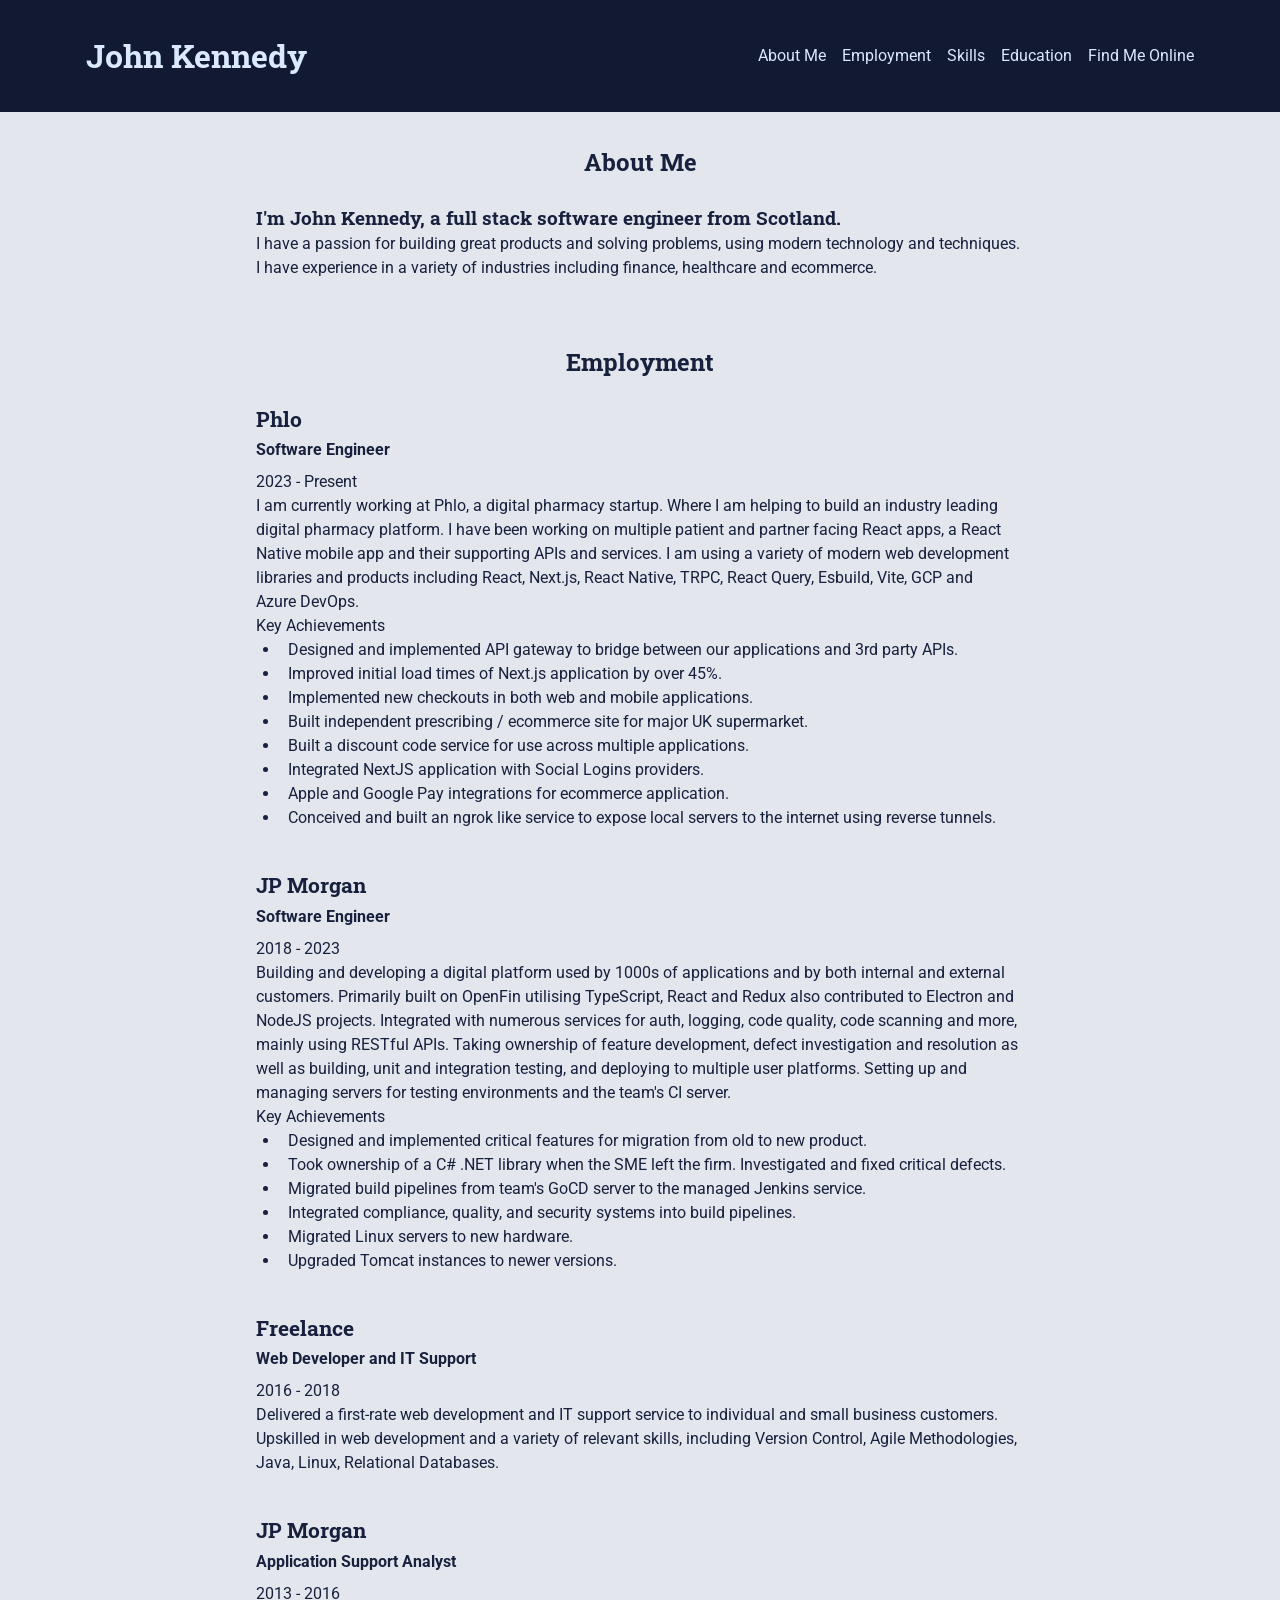
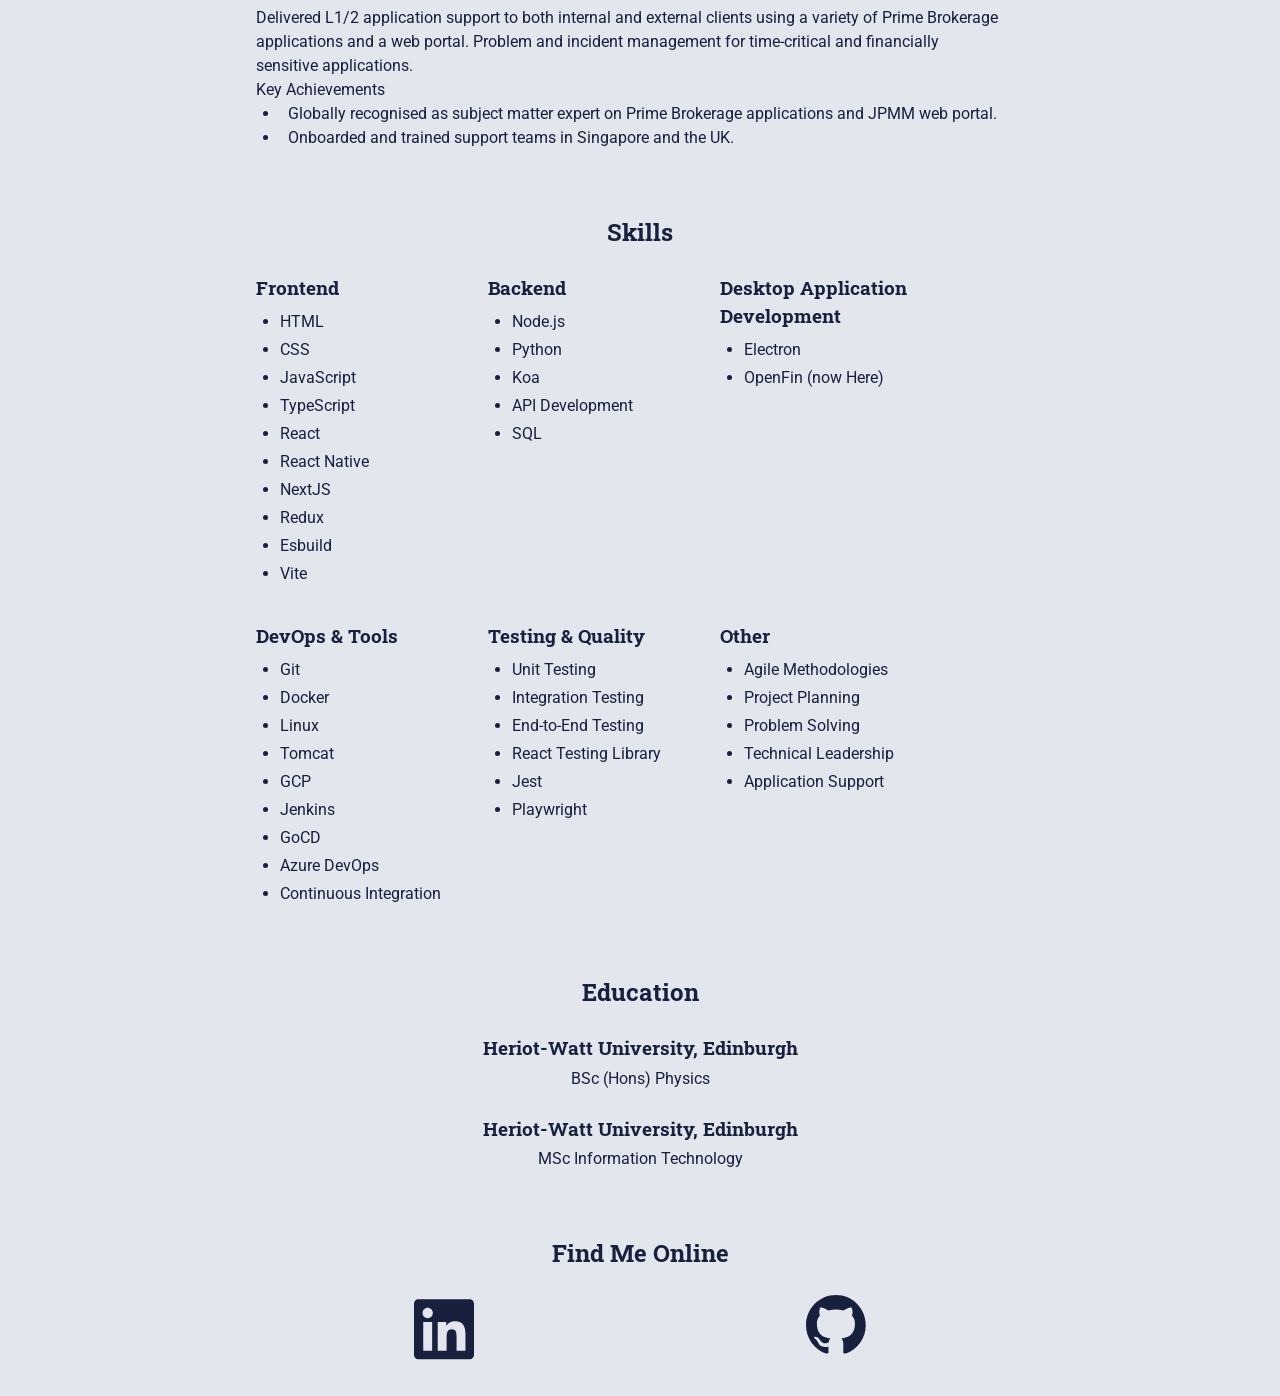
==== index.html @ 845562a2 "added JSONLD person" ====
<!doctype html>
<html lang="en-GB">
<head>
  <meta charset="UTF-8" />
  <meta name="viewport" content="width=device-width, initial-scale=1.0" />
  <link rel="stylesheet" href="styles.css?v=4" />
  <link rel="icon" href="images/favicon.svg" type="image/svg+xml" />
  <link rel="apple-touch-icon" href="images/apple-touch-icon.png" />
  <link rel="canonical" href="https://johnkennedy9147.github.io/" />
  <meta name="theme-color" content="#121a31" media="(prefers-color-scheme: light)" />
  <meta name="theme-color" content="#0a1024" media="(prefers-color-scheme: dark)" />
  <meta name="author" content="John Kennedy" />
  <meta name="description"
    content="Full stack software engineer from Scotland. Currently building a digital pharmacy platform at Phlo; previously JP Morgan." />
  <meta name="keywords" content="John Kennedy, CV, Resume, Portfolio, Software Engineer, Product, Startups" />
  <meta name="google-site-verification" content="3OBCIoq6jhZ6OSfAVMe-le3zOzJV96k7BXMp7_Vd8J0" />
  <title>John Kennedy - Full Stack Software Engineer</title>

  <meta property="og:type" content="profile" />
  <meta property="og:title" content="John Kennedy - Full Stack Software Engineer" />
  <meta property="og:description"
    content="Full stack software engineer from Scotland. Currently building a digital pharmacy platform at Phlo; previously JP Morgan." />
  <meta property="og:url" content="https://johnkennedy9147.github.io/" />
  <meta property="og:site_name" content="John Kennedy" />
  <meta property="og:locale" content="en_GB" />
  <meta property="og:image" content="https://johnkennedy9147.github.io/images/og-d4-dark.png" />
  <meta property="og:image:alt" content="John Kennedy — Full-stack software engineer. Glasgow · Scotland." />
  <meta property="og:image:width" content="1200" />
  <meta property="og:image:height" content="630" />
  <meta property="og:image:type" content="image/png" />
  <meta property="profile:first_name" content="John" />
  <meta property="profile:last_name" content="Kennedy" />

  <meta name="twitter:card" content="summary_large_image" />

  <script type="application/ld+json">
  {
    "@context": "https://schema.org",
    "@type": "Person",
    "@id": "https://johnkennedy9147.github.io/#person",
    "mainEntityOfPage": "https://johnkennedy9147.github.io/",
    "name": "John Kennedy",
    "givenName": "John",
    "familyName": "Kennedy",
    "jobTitle": "Full Stack Software Engineer",
    "description": "Full stack software engineer from Scotland. Currently building a digital pharmacy platform at Phlo; previously JP Morgan.",
    "url": "https://johnkennedy9147.github.io/",
    "address": {
      "@type": "PostalAddress",
      "addressLocality": "Glasgow",
      "addressRegion": "Scotland",
      "addressCountry": "GB"
    },
    "alumniOf": {
      "@type": "CollegeOrUniversity",
      "name": "Heriot-Watt University",
      "url": "https://www.hw.ac.uk/"
    },
    "knowsAbout": [
      "Full-Stack Web Development",
      "React",
      "TypeScript",
      "Node.js",
      "React Native",
      "AI-Assisted Development"
    ],
    "sameAs": [
      "https://uk.linkedin.com/in/johnkennedy9147",
      "https://github.com/johnkennedy9147",
      "https://johnkennedy.tech"
    ]
  }
  </script>

  <link rel="preconnect" href="https://fonts.googleapis.com" />
  <link rel="preconnect" href="https://fonts.gstatic.com" crossorigin />
  <link href="https://fonts.googleapis.com/css2?family=Roboto+Slab:wght@400;700&family=Roboto:wght@400;700&display=swap"
    rel="stylesheet" />
</head>
<body>
  <a class="skiplink" href="#main">Skip to John's CV.</a>
  <header id="home">
    <nav>
      <h1><a href="#home">John Kennedy</a></h1>
      <ul>
        <li><a href="#about">About Me</a></li>
        <li><a href="#employment">Employment</a></li>
        <!-- <li><a href="#projects">Projects</a></li> -->
        <li><a href="#skills">Skills</a></li>
        <li><a href="#education">Education</a></li>
        <li><a href="#findMe">Find Me Online</a></li>
      </ul>
    </nav>
  </header>
  <main id="main">
    <article id="about">
      <hgroup>
        <h2>About Me</h2>
        <p>I'm John Kennedy, a full stack software engineer from Scotland.</p>
      </hgroup>
      <p>
        I have a passion for building great products and solving problems,
        using modern technology and techniques. I have experience in a variety
        of industries including finance, healthcare and ecommerce.
      </p>
    </article>
    <article id="employment">
      <h2>Employment</h2>
      <ul id="employment-list">
        <li>
          <h3>Phlo</h3>
          <h4>Software Engineer</h4>
          <p>2023 - Present</p>
          <p>
            I am currently working at Phlo, a digital pharmacy startup. Where
            I am helping to build an industry leading digital pharmacy
            platform. I have been working on multiple patient and partner
            facing React apps, a React Native mobile app and their supporting
            APIs and services. I am using a variety of modern web development
            libraries and products including React, Next.js, React Native,
            TRPC, React Query, Esbuild, Vite, GCP and Azure DevOps.
          </p>
          <p class="achievements">Key Achievements</p>
          <ul>
            <li>
              Designed and implemented API gateway to bridge between our
              applications and 3rd party APIs.
            </li>
            <li>
              Improved initial load times of Next.js application by over 45%.
            </li>
            <li>
              Implemented new checkouts in both web and mobile applications.
            </li>
            <li>
              Built independent prescribing / ecommerce site for major UK
              supermarket.
            </li>
            <li>
              Built a discount code service for use across multiple
              applications.
            </li>
            <li>
              Integrated NextJS application with Social Logins providers.
            </li>
            <li>
              Apple and Google Pay integrations for ecommerce application.
            </li>
            <li>
              Conceived and built an ngrok like service to expose local
              servers to the internet using reverse tunnels.
            </li>
          </ul>
        </li>
        <li>
          <h3>JP Morgan</h3>
          <h4>Software Engineer</h4>
          <p>2018 - 2023</p>
          <p>
            Building and developing a digital platform used by 1000s of
            applications and by both internal and external customers.
            Primarily built on OpenFin utilising TypeScript, React and Redux
            also contributed to Electron and NodeJS projects. Integrated with
            numerous services for auth, logging, code quality, code scanning
            and more, mainly using RESTful APIs. Taking ownership of feature
            development, defect investigation and resolution as well as
            building, unit and integration testing, and deploying to multiple
            user platforms. Setting up and managing servers for testing
            environments and the team's CI server.
          </p>
          <p class="achievements">Key Achievements</p>
          <ul>
            <li>
              Designed and implemented critical features for migration from
              old to new product.
            </li>
            <li>
              Took ownership of a C# .NET library when the SME left the firm.
              Investigated and fixed critical defects.
            </li>
            <li>
              Migrated build pipelines from team's GoCD server to the managed
              Jenkins service.
            </li>
            <li>
              Integrated compliance, quality, and security systems into build
              pipelines.
            </li>
            <li>Migrated Linux servers to new hardware.</li>
            <li>Upgraded Tomcat instances to newer versions.</li>
          </ul>
        </li>
        <li>
          <h3>Freelance</h3>
          <h4>Web Developer and IT Support</h4>
          <p>2016 - 2018</p>
          <p>
            Delivered a first-rate web development and IT support service to
            individual and small business customers. Upskilled in web
            development and a variety of relevant skills, including Version
            Control, Agile Methodologies, Java, Linux, Relational Databases.
          </p>
        </li>
        <li>
          <h3>JP Morgan</h3>
          <h4>Application Support Analyst</h4>
          <p>2013 - 2016</p>
          <p>
            Delivered L1/2 application support to both internal and external
            clients using a variety of Prime Brokerage applications and a web
            portal. Problem and incident management for time-critical and
            financially sensitive applications.
          </p>
          <p class="achievements">Key Achievements</p>
          <ul>
            <li>
              Globally recognised as subject matter expert on Prime Brokerage
              applications and JPMM web portal.
            </li>
            <li>
              Onboarded and trained support teams in Singapore and the UK.
            </li>
          </ul>
        </li>
      </ul>
    </article>
    <!-- <article id="projects">
        <h2>Projects</h2>
        <p></p>
      </article> -->
    <article id="skills">
      <h2>Skills</h2>
      <div class="skills-grid">
        <div class="skill-category">
          <h3>Frontend</h3>
          <ul>
            <li>HTML</li>
            <li>CSS</li>
            <li>JavaScript</li>
            <li>TypeScript</li>
            <li>React</li>
            <li>React Native</li>
            <li>NextJS</li>
            <li>Redux</li>
            <li>Esbuild</li>
            <li>Vite</li>
          </ul>
        </div>
        <div class="skill-category">
          <h3>Backend</h3>
          <ul>
            <li>Node.js</li>
            <li>Python</li>
            <li>Koa</li>
            <li>API Development</li>
            <li>SQL</li>
          </ul>
        </div>
        <div class="skill-category">
          <h3>Desktop Application Development</h3>
          <ul>
            <li>Electron</li>
            <li>OpenFin (now Here)</li>
          </ul>
        </div>
        <div class="skill-category">
          <h3>DevOps & Tools</h3>
          <ul>
            <li>Git</li>
            <li>Docker</li>
            <li>Linux</li>
            <li>Tomcat</li>
            <li>GCP</li>
            <li>Jenkins</li>
            <li>GoCD</li>
            <li>Azure DevOps</li>
            <li>Continuous Integration</li>
          </ul>
        </div>
        <div class="skill-category">
          <h3>Testing & Quality</h3>
          <ul>
            <li>Unit Testing</li>
            <li>Integration Testing</li>
            <li>End-to-End Testing</li>
            <li>React Testing Library</li>
            <li>Jest</li>
            <li>Playwright</li>
          </ul>
        </div>
        <div class="skill-category">
          <h3>Other</h3>
          <ul>
            <li>Agile Methodologies</li>
            <li>Project Planning</li>
            <li>Problem Solving</li>
            <li>Technical Leadership</li>
            <li>Application Support</li>
          </ul>
        </div>
      </div>
    </article>
    <article id="education">
      <h2>Education</h2>
      <ul id="education-list">
        <li>
          <h3>Heriot-Watt University, Edinburgh</h3>
          <p>BSc (Hons) Physics</p>
        </li>
        <li>
          <h3>Heriot-Watt University, Edinburgh</h3>
          <p>MSc Information Technology</p>
        </li>
      </ul>
    </article>
    <article id="findMe">
      <h2>Find Me Online</h2>
      <ul>
        <li>
          <a href="https://uk.linkedin.com/in/johnkennedy9147" target="_blank" rel="noopener noreferrer">
            <svg role="img" aria-label="LinkedIn Profile" viewBox="0 0 448 512">
              <use href="images/icons.svg#linkedin" />
            </svg>
          </a>
        </li>
        <li>
          <a href="https://github.com/johnkennedy9147" target="_blank" rel="noopener noreferrer">
            <svg role="img" aria-label="GitHub Profile" viewBox="0 0 98 96">
              <use href="images/icons.svg#github" />
            </svg>
          </a>
        </li>
        <!-- <li>
            <a
              href="https://codepen.io/johnkennedy9147"
              target="_blank"
              rel="noopener noreferrer"
            >
              <svg role="img" aria-label="CodePen Profile" viewBox="0 0 512 512">
                <use href="images/icons.svg#codepen"/>
              </svg>
            </a>
          </li>
          <li>
            <a
              href="https://dev.to/johnkennedy9147"
              target="_blank"
              rel="noopener noreferrer"
            >
              <svg role="img" aria-label="Dev.to Profile" viewBox="0 0 448 512">
                <use href="images/icons.svg#devto"/>
              </svg>
            </a>
          </li> -->
      </ul>
    </article>
  </main>
</body>
</html>
---- styles.css ----
/* Josh W Comeau's CSS reset */
/* https://www.joshwcomeau.com/css/custom-css-reset/ */
*,
*::before,
*::after {
  box-sizing: border-box;
}

* {
  margin: 0;
  padding: 0;
}

@media (prefers-reduced-motion: no-preference) {
  :root {
    interpolate-size: allow-keywords;
  }
}

:root {
  line-height: 1.5;
  -webkit-font-smoothing: antialiased;
  -moz-osx-font-smoothing: grayscale;
}

img,
picture,
video,
canvas,
svg {
  display: block;
  max-width: 100%;
}

input,
button,
textarea,
select {
  font: inherit;
}

p,
h1,
h2,
h3,
h4,
h5,
h6 {
  overflow-wrap: break-word;
}

p {
  text-wrap: pretty;
}

h1,
h2,
h3,
h4,
h5,
h6 {
  text-wrap: balance;
}

/* **************************************************** */
/* Project CSS: */
/* **************************************************** */
:root {
  color-scheme: light dark;
  --color-bg-page: #e3e6ed;
  --color-bg-emphasis: #121a31;
  --color-text-on-page: #17203d;
  --color-text-on-emphasis: #dae9ff;
  --color-text-on-page-hover: #121a31;
  --color-text-on-emphasis-hover: #ffffff;
  --font-heading: 'Roboto Slab', serif;
  --font-body: 'Roboto', sans-serif;
  overscroll-behavior: none;
  scroll-padding-top: 7em;
}

@media (prefers-color-scheme: dark) {
  :root {
    --color-bg-page: #121a31;
    --color-bg-emphasis: #0a1024;
    --color-text-on-page: #dae9ff;
    --color-text-on-page-hover: #ffffff;
  }
}

@media screen and (max-width: 814px) {
  :root {
    scroll-padding-top: 10em;
  }
}
@media screen and (max-width: 550px) {
  :root {
    scroll-padding-top: 12em;
  }
}

body {
  font-family: var(--font-body);
}

h1,
h2,
h3 {
  font-family: var(--font-heading);
  font-weight: bold;
}

h2 {
  text-align: center;
}

.skiplink {
  position: absolute;
  top: 0;
  left: 1rem;
  clip-path: inset(50%);
  width: 1px;
  height: 1px;
  overflow: hidden;
  white-space: nowrap;
  background-color: var(--color-bg-emphasis);
  color: var(--color-text-on-emphasis);
  z-index: 1000;
}

.skiplink:focus,
.skiplink:active {
  clip-path: none;
  width: auto;
  height: auto;
}

header {
  color: var(--color-text-on-emphasis);
  background-color: var(--color-bg-emphasis);
  position: sticky;
  top: 0;
  padding: 1rem 1.5rem;
}

nav {
  width: 90%;
  display: flex;
  flex-direction: row;
  flex-wrap: wrap;
  justify-content: space-between;
  gap: 1rem;
  margin: 1rem auto;
}

nav h1 {
  font-size: xx-large;
}

nav ul {
  all: unset;
  display: flex;
  flex-direction: row;
  align-items: center;
  justify-content: start;
  gap: 1rem;
  list-style: none;
  flex-wrap: wrap;
}

a {
  text-decoration: none;
  color: inherit;
}

nav a:hover,
nav a:focus-visible {
  text-decoration: underline;
  color: var(--color-text-on-emphasis-hover);
}

#findMe a:hover,
#findMe a:focus-visible { 
  color: var(--color-text-on-page-hover);
}

:focus-visible {
  outline: 2px solid currentColor;
  outline-offset: 3px;
  border-radius: 2px;
}

main {
  color: var(--color-text-on-page);
  background-color: var(--color-bg-page);
}

article {
  padding: 2rem 20%;
}

@media screen and (max-width: 814px) {
  article {
    padding: 2rem 10%;
  }
}

article h2 {
  margin-bottom: 1.5rem;
}

hgroup p {
  font-family: var(--font-heading);
  font-size: 1.17em;
  font-weight: bold;
  text-wrap: balance;
}

#employment-list {
  list-style: none;
}

#employment-list > li {
  margin-top: 2.5rem;
}

#employment-list > li:first-child {
  margin-top: 0.5rem;
}

#employment-list h3 {
  font-size: 1.3rem;
  margin-bottom: 0.2rem;
}

#employment-list h4 {
  font-family: var(--font-body);
  font-weight: bold;
  margin-bottom: 0.5rem;
}

.achievements ~ ul li {
  margin-left: 1.5em;
  padding-left: 0.5em;
  list-style: disc;
}

#education-list {
  list-style: none;
}

#education-list > li {
  text-align: center;
}

#education-list > li + li {
  margin-top: 1.5rem;
}

#education-list h3 {
  font-size: 1.2rem;
  margin-bottom: 0.25rem;
}

#findMe ul {
  display: flex;
  flex-direction: row;
  gap: 1rem;
  list-style: none;
}

#findMe ul li {
  flex: 1;
  display: flex;
  justify-content: center;
}

#findMe svg {
  width: 100%;
  height: auto;
  max-width: 60px;
}

.skills-grid {
  display: grid;
  grid-template-columns: repeat(auto-fill, minmax(150px, 200px));
  gap: 2rem;
}

.skill-category h3 {
  margin-bottom: 0.5rem;
}

.skill-category ul {
  list-style: disc;
  margin-left: 1.5rem;
}

.skill-category li {
  margin-bottom: 0.25rem;
}

body.error-page {
  display: flex;
  flex-direction: column;
  min-height: 100dvh;
}

body.error-page main {
  flex: 1;
  display: flex;
  align-items: center;
  justify-content: center;
}

.not-found {
  padding: 2rem;
  text-align: center;
}

.not-found .error-code {
  font-family: var(--font-heading);
  font-size: clamp(5rem, 18vw, 10rem);
  font-weight: bold;
  line-height: 1;
}

.not-found p {
  margin-bottom: 1.5rem;
}

.not-found .home-link {
  font-size: 1.2rem;
  text-decoration: underline;
}

.not-found .home-link:hover,
.not-found .home-link:focus-visible {
  color: var(--color-text-on-page-hover);
}
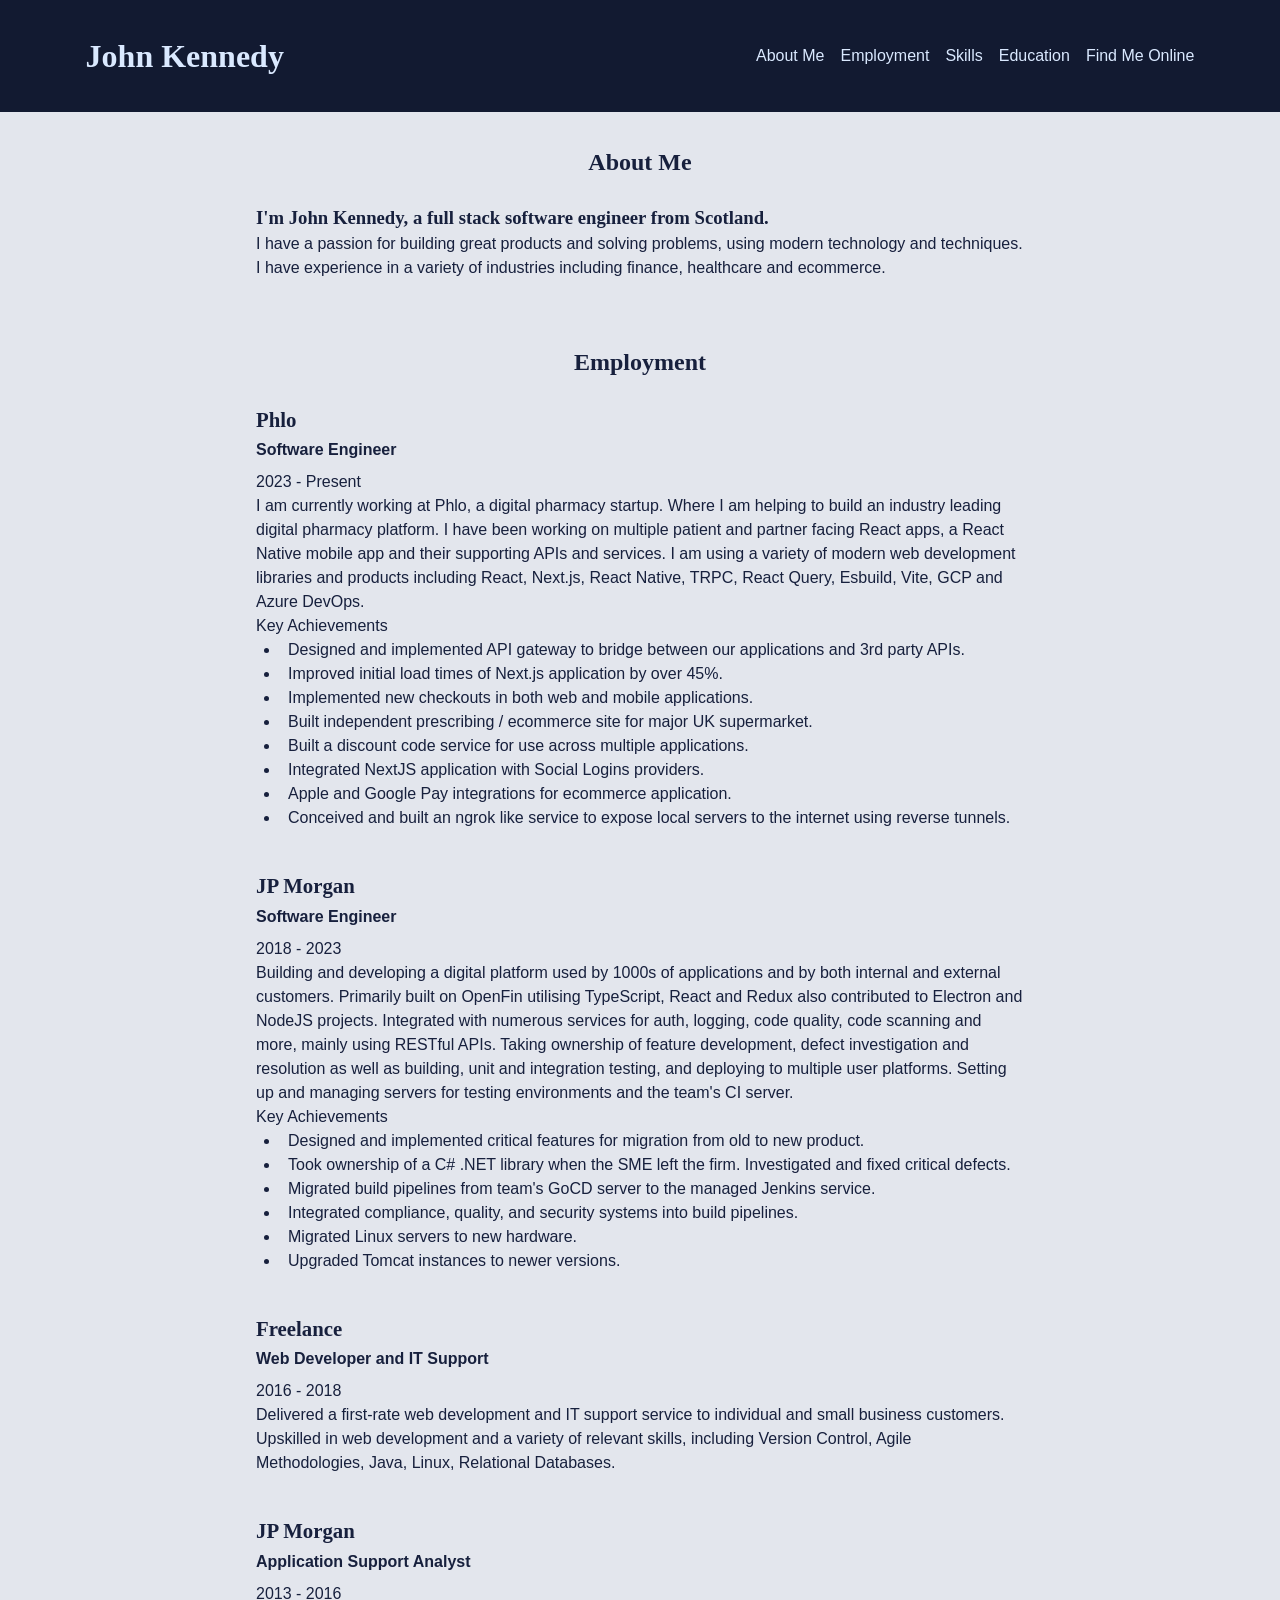
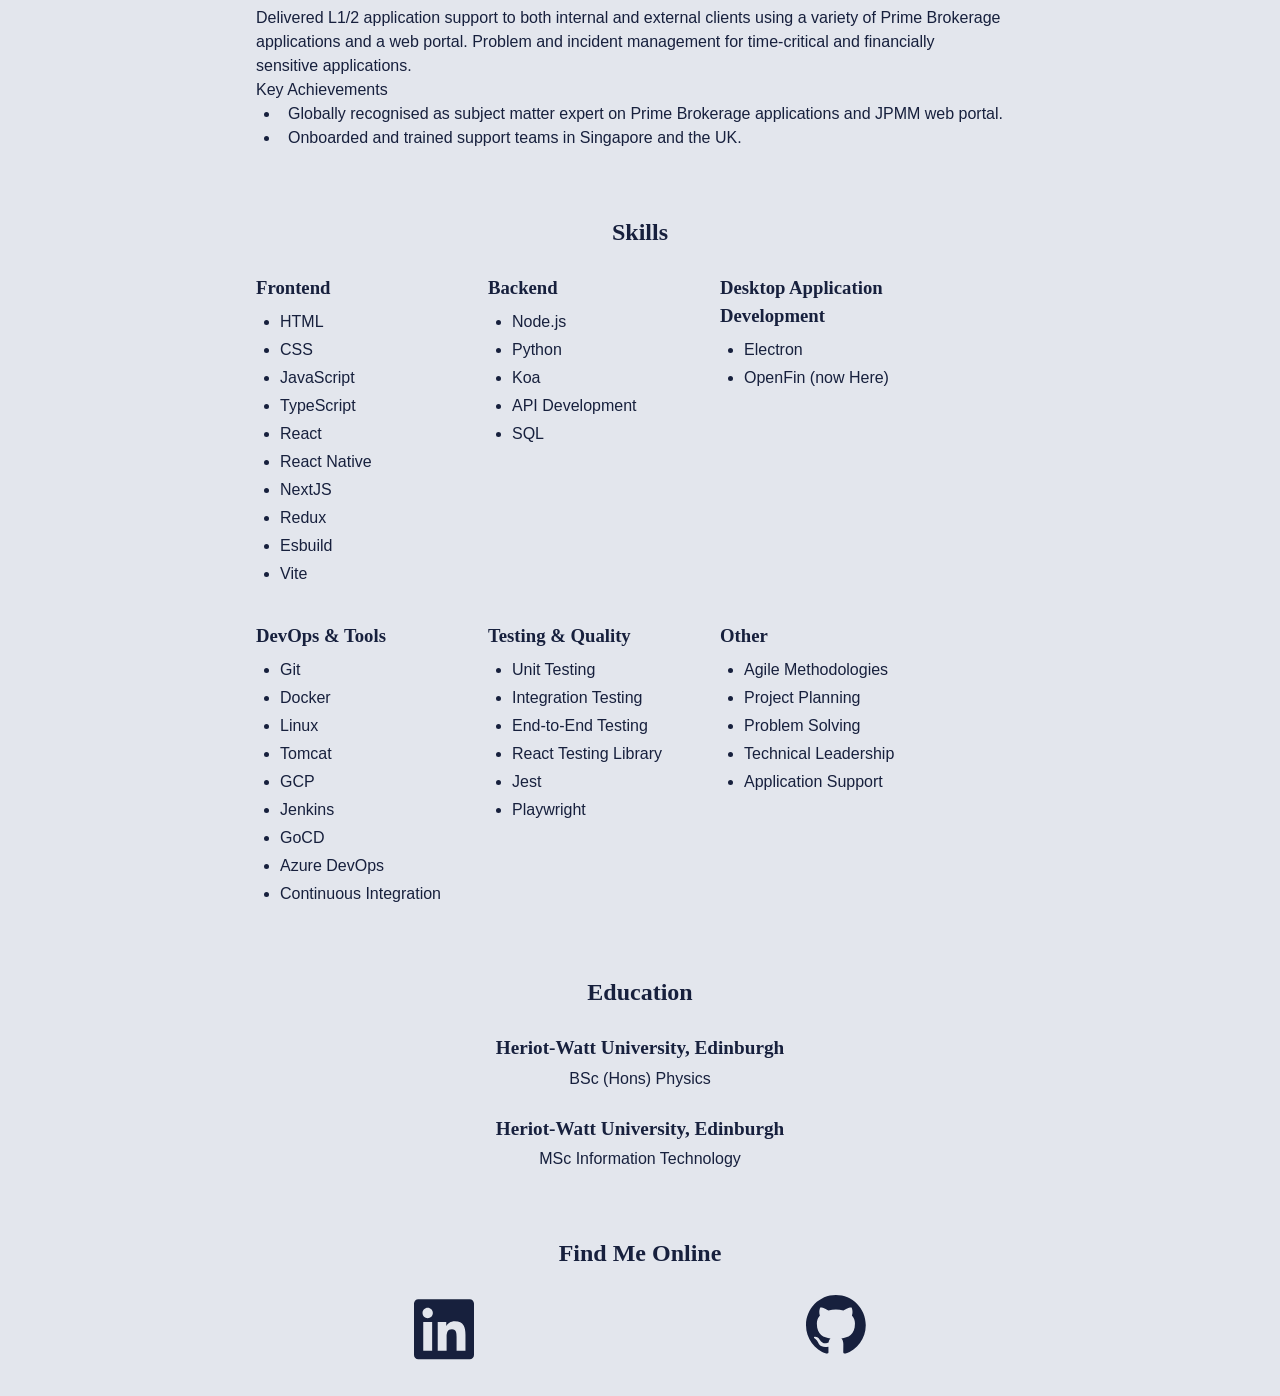
==== commit f6b0e4a3: "self host the google font files" ====
--- a/index.html
+++ b/index.html
@@ -1,336 +1,448 @@
 <!doctype html>
 <html lang="en-GB">
-<head>
-  <meta charset="UTF-8" />
-  <meta name="viewport" content="width=device-width, initial-scale=1.0" />
-  <link rel="stylesheet" href="styles.css?v=4" />
-  <link rel="icon" href="images/favicon.svg" type="image/svg+xml" />
-  <link rel="apple-touch-icon" href="images/apple-touch-icon.png" />
-  <link rel="canonical" href="https://johnkennedy9147.github.io/" />
-  <meta name="theme-color" content="#121a31" media="(prefers-color-scheme: light)" />
-  <meta name="theme-color" content="#0a1024" media="(prefers-color-scheme: dark)" />
-  <meta name="author" content="John Kennedy" />
-  <meta name="description"
-    content="Full stack software engineer from Scotland. Currently building a digital pharmacy platform at Phlo; previously JP Morgan." />
-  <meta name="keywords" content="John Kennedy, CV, Resume, Portfolio, Software Engineer, Product, Startups" />
-  <meta name="google-site-verification" content="3OBCIoq6jhZ6OSfAVMe-le3zOzJV96k7BXMp7_Vd8J0" />
-  <title>John Kennedy - Full Stack Software Engineer</title>
+  <head>
+    <meta charset="UTF-8" />
+    <meta
+      name="viewport"
+      content="width=device-width, initial-scale=1.0"
+    />
+    <link
+      rel="preload"
+      href="fonts/roboto-latin.woff2"
+      as="font"
+      type="font/woff2"
+      crossorigin
+    />
+    <link
+      rel="preload"
+      href="fonts/roboto-slab-latin.woff2"
+      as="font"
+      type="font/woff2"
+      crossorigin
+    />
+    <link
+      rel="stylesheet"
+      href="styles.css?v=6"
+    />
+    <link
+      rel="icon"
+      href="images/favicon.svg"
+      type="image/svg+xml"
+    />
+    <link
+      rel="apple-touch-icon"
+      href="images/apple-touch-icon.png"
+    />
+    <link
+      rel="canonical"
+      href="https://johnkennedy9147.github.io/"
+    />
+    <meta
+      name="theme-color"
+      content="#121a31"
+      media="(prefers-color-scheme: light)"
+    />
+    <meta
+      name="theme-color"
+      content="#0a1024"
+      media="(prefers-color-scheme: dark)"
+    />
+    <meta
+      name="author"
+      content="John Kennedy"
+    />
+    <meta
+      name="description"
+      content="Full stack software engineer from Scotland. Currently building a digital pharmacy platform at Phlo; previously JP Morgan."
+    />
+    <meta
+      name="keywords"
+      content="John Kennedy, CV, Resume, Portfolio, Software Engineer, Product, Startups"
+    />
+    <meta
+      name="google-site-verification"
+      content="sufe30WCOs0ySHlr7cHy7CV1wL4IiWpqUURx-vq92Og"
+    />
+    <title>John Kennedy - Full Stack Software Engineer</title>
 
-  <meta property="og:type" content="profile" />
-  <meta property="og:title" content="John Kennedy - Full Stack Software Engineer" />
-  <meta property="og:description"
-    content="Full stack software engineer from Scotland. Currently building a digital pharmacy platform at Phlo; previously JP Morgan." />
-  <meta property="og:url" content="https://johnkennedy9147.github.io/" />
-  <meta property="og:site_name" content="John Kennedy" />
-  <meta property="og:locale" content="en_GB" />
-  <meta property="og:image" content="https://johnkennedy9147.github.io/images/og-d4-dark.png" />
-  <meta property="og:image:alt" content="John Kennedy — Full-stack software engineer. Glasgow · Scotland." />
-  <meta property="og:image:width" content="1200" />
-  <meta property="og:image:height" content="630" />
-  <meta property="og:image:type" content="image/png" />
-  <meta property="profile:first_name" content="John" />
-  <meta property="profile:last_name" content="Kennedy" />
+    <meta
+      property="og:type"
+      content="profile"
+    />
+    <meta
+      property="og:title"
+      content="John Kennedy - Full Stack Software Engineer"
+    />
+    <meta
+      property="og:description"
+      content="Full stack software engineer from Scotland. Currently building a digital pharmacy platform at Phlo; previously JP Morgan."
+    />
+    <meta
+      property="og:url"
+      content="https://johnkennedy9147.github.io/"
+    />
+    <meta
+      property="og:site_name"
+      content="John Kennedy"
+    />
+    <meta
+      property="og:locale"
+      content="en_GB"
+    />
+    <meta
+      property="og:image"
+      content="https://johnkennedy9147.github.io/images/og-d4-dark.png"
+    />
+    <meta
+      property="og:image:alt"
+      content="John Kennedy - Full-stack software engineer. Glasgow · Scotland."
+    />
+    <meta
+      property="og:image:width"
+      content="1200"
+    />
+    <meta
+      property="og:image:height"
+      content="630"
+    />
+    <meta
+      property="og:image:type"
+      content="image/png"
+    />
+    <meta
+      property="profile:first_name"
+      content="John"
+    />
+    <meta
+      property="profile:last_name"
+      content="Kennedy"
+    />
 
-  <meta name="twitter:card" content="summary_large_image" />
+    <meta
+      name="twitter:card"
+      content="summary_large_image"
+    />
 
-  <script type="application/ld+json">
-  {
-    "@context": "https://schema.org",
-    "@type": "Person",
-    "@id": "https://johnkennedy9147.github.io/#person",
-    "mainEntityOfPage": "https://johnkennedy9147.github.io/",
-    "name": "John Kennedy",
-    "givenName": "John",
-    "familyName": "Kennedy",
-    "jobTitle": "Full Stack Software Engineer",
-    "description": "Full stack software engineer from Scotland. Currently building a digital pharmacy platform at Phlo; previously JP Morgan.",
-    "url": "https://johnkennedy9147.github.io/",
-    "address": {
-      "@type": "PostalAddress",
-      "addressLocality": "Glasgow",
-      "addressRegion": "Scotland",
-      "addressCountry": "GB"
-    },
-    "alumniOf": {
-      "@type": "CollegeOrUniversity",
-      "name": "Heriot-Watt University",
-      "url": "https://www.hw.ac.uk/"
-    },
-    "knowsAbout": [
-      "Full-Stack Web Development",
-      "React",
-      "TypeScript",
-      "Node.js",
-      "React Native",
-      "AI-Assisted Development"
-    ],
-    "sameAs": [
-      "https://uk.linkedin.com/in/johnkennedy9147",
-      "https://github.com/johnkennedy9147",
-      "https://johnkennedy.tech"
-    ]
-  }
-  </script>
+    <script type="application/ld+json">
+      {
+        "@context": "https://schema.org",
+        "@type": "Person",
+        "@id": "https://johnkennedy9147.github.io/#person",
+        "mainEntityOfPage": "https://johnkennedy9147.github.io/",
+        "name": "John Kennedy",
+        "givenName": "John",
+        "familyName": "Kennedy",
+        "jobTitle": "Full Stack Software Engineer",
+        "description": "Full stack software engineer from Scotland. Currently building a digital pharmacy platform at Phlo; previously JP Morgan.",
+        "url": "https://johnkennedy9147.github.io/",
+        "address": {
+          "@type": "PostalAddress",
+          "addressLocality": "Glasgow",
+          "addressRegion": "Scotland",
+          "addressCountry": "GB"
+        },
+        "alumniOf": {
+          "@type": "CollegeOrUniversity",
+          "name": "Heriot-Watt University",
+          "url": "https://www.hw.ac.uk/"
+        },
+        "knowsAbout": [
+          "Full-Stack Web Development",
+          "React",
+          "TypeScript",
+          "Node.js",
+          "React Native",
+          "AI-Assisted Development"
+        ],
+        "sameAs": [
+          "https://uk.linkedin.com/in/johnkennedy9147",
+          "https://github.com/johnkennedy9147",
+          "https://johnkennedy.tech"
+        ]
+      }
+    </script>
 
-  <link rel="preconnect" href="https://fonts.googleapis.com" />
-  <link rel="preconnect" href="https://fonts.gstatic.com" crossorigin />
-  <link href="https://fonts.googleapis.com/css2?family=Roboto+Slab:wght@400;700&family=Roboto:wght@400;700&display=swap"
-    rel="stylesheet" />
-</head>
-<body>
-  <a class="skiplink" href="#main">Skip to John's CV.</a>
-  <header id="home">
-    <nav>
-      <h1><a href="#home">John Kennedy</a></h1>
-      <ul>
-        <li><a href="#about">About Me</a></li>
-        <li><a href="#employment">Employment</a></li>
-        <!-- <li><a href="#projects">Projects</a></li> -->
-        <li><a href="#skills">Skills</a></li>
-        <li><a href="#education">Education</a></li>
-        <li><a href="#findMe">Find Me Online</a></li>
-      </ul>
-    </nav>
-  </header>
-  <main id="main">
-    <article id="about">
-      <hgroup>
-        <h2>About Me</h2>
-        <p>I'm John Kennedy, a full stack software engineer from Scotland.</p>
-      </hgroup>
-      <p>
-        I have a passion for building great products and solving problems,
-        using modern technology and techniques. I have experience in a variety
-        of industries including finance, healthcare and ecommerce.
+  </head>
+  <body>
+    <a
+      class="skiplink"
+      href="#main"
+      >Skip to John's CV.</a
+    >
+    <header id="home">
+      <nav>
+        <h1><a href="#home">John Kennedy</a></h1>
+        <ul>
+          <li><a href="#about">About Me</a></li>
+          <li><a href="#employment">Employment</a></li>
+          <!-- <li><a href="#projects">Projects</a></li> -->
+          <li><a href="#skills">Skills</a></li>
+          <li><a href="#education">Education</a></li>
+          <li><a href="#findMe">Find Me Online</a></li>
+        </ul>
+      </nav>
+      <p
+        class="print-contact"
+        aria-hidden="true"
+      >
+        linkedin.com/in/johnkennedy9147 • github.com/johnkennedy9147
       </p>
-    </article>
-    <article id="employment">
-      <h2>Employment</h2>
-      <ul id="employment-list">
-        <li>
-          <h3>Phlo</h3>
-          <h4>Software Engineer</h4>
-          <p>2023 - Present</p>
-          <p>
-            I am currently working at Phlo, a digital pharmacy startup. Where
-            I am helping to build an industry leading digital pharmacy
-            platform. I have been working on multiple patient and partner
-            facing React apps, a React Native mobile app and their supporting
-            APIs and services. I am using a variety of modern web development
-            libraries and products including React, Next.js, React Native,
-            TRPC, React Query, Esbuild, Vite, GCP and Azure DevOps.
-          </p>
-          <p class="achievements">Key Achievements</p>
-          <ul>
-            <li>
-              Designed and implemented API gateway to bridge between our
-              applications and 3rd party APIs.
-            </li>
-            <li>
-              Improved initial load times of Next.js application by over 45%.
-            </li>
-            <li>
-              Implemented new checkouts in both web and mobile applications.
-            </li>
-            <li>
-              Built independent prescribing / ecommerce site for major UK
-              supermarket.
-            </li>
-            <li>
-              Built a discount code service for use across multiple
-              applications.
-            </li>
-            <li>
-              Integrated NextJS application with Social Logins providers.
-            </li>
-            <li>
-              Apple and Google Pay integrations for ecommerce application.
-            </li>
-            <li>
-              Conceived and built an ngrok like service to expose local
-              servers to the internet using reverse tunnels.
-            </li>
-          </ul>
-        </li>
-        <li>
-          <h3>JP Morgan</h3>
-          <h4>Software Engineer</h4>
-          <p>2018 - 2023</p>
-          <p>
-            Building and developing a digital platform used by 1000s of
-            applications and by both internal and external customers.
-            Primarily built on OpenFin utilising TypeScript, React and Redux
-            also contributed to Electron and NodeJS projects. Integrated with
-            numerous services for auth, logging, code quality, code scanning
-            and more, mainly using RESTful APIs. Taking ownership of feature
-            development, defect investigation and resolution as well as
-            building, unit and integration testing, and deploying to multiple
-            user platforms. Setting up and managing servers for testing
-            environments and the team's CI server.
-          </p>
-          <p class="achievements">Key Achievements</p>
-          <ul>
-            <li>
-              Designed and implemented critical features for migration from
-              old to new product.
-            </li>
-            <li>
-              Took ownership of a C# .NET library when the SME left the firm.
-              Investigated and fixed critical defects.
-            </li>
-            <li>
-              Migrated build pipelines from team's GoCD server to the managed
-              Jenkins service.
-            </li>
-            <li>
-              Integrated compliance, quality, and security systems into build
-              pipelines.
-            </li>
-            <li>Migrated Linux servers to new hardware.</li>
-            <li>Upgraded Tomcat instances to newer versions.</li>
-          </ul>
-        </li>
-        <li>
-          <h3>Freelance</h3>
-          <h4>Web Developer and IT Support</h4>
-          <p>2016 - 2018</p>
-          <p>
-            Delivered a first-rate web development and IT support service to
-            individual and small business customers. Upskilled in web
-            development and a variety of relevant skills, including Version
-            Control, Agile Methodologies, Java, Linux, Relational Databases.
-          </p>
-        </li>
-        <li>
-          <h3>JP Morgan</h3>
-          <h4>Application Support Analyst</h4>
-          <p>2013 - 2016</p>
-          <p>
-            Delivered L1/2 application support to both internal and external
-            clients using a variety of Prime Brokerage applications and a web
-            portal. Problem and incident management for time-critical and
-            financially sensitive applications.
-          </p>
-          <p class="achievements">Key Achievements</p>
-          <ul>
-            <li>
-              Globally recognised as subject matter expert on Prime Brokerage
-              applications and JPMM web portal.
-            </li>
-            <li>
-              Onboarded and trained support teams in Singapore and the UK.
-            </li>
-          </ul>
-        </li>
-      </ul>
-    </article>
-    <!-- <article id="projects">
+    </header>
+    <main id="main">
+      <article id="about">
+        <hgroup>
+          <h2>About Me</h2>
+          <p>I'm John Kennedy, a full stack software engineer from Scotland.</p>
+        </hgroup>
+        <p>
+          I have a passion for building great products and solving problems,
+          using modern technology and techniques. I have experience in a variety
+          of industries including finance, healthcare and ecommerce.
+        </p>
+      </article>
+      <article id="employment">
+        <h2>Employment</h2>
+        <ul id="employment-list">
+          <li>
+            <h3>Phlo</h3>
+            <h4>Software Engineer</h4>
+            <p>2023 - Present</p>
+            <p>
+              I am currently working at Phlo, a digital pharmacy startup. Where
+              I am helping to build an industry leading digital pharmacy
+              platform. I have been working on multiple patient and partner
+              facing React apps, a React Native mobile app and their supporting
+              APIs and services. I am using a variety of modern web development
+              libraries and products including React, Next.js, React Native,
+              TRPC, React Query, Esbuild, Vite, GCP and Azure DevOps.
+            </p>
+            <p class="achievements">Key Achievements</p>
+            <ul>
+              <li>
+                Designed and implemented API gateway to bridge between our
+                applications and 3rd party APIs.
+              </li>
+              <li>
+                Improved initial load times of Next.js application by over 45%.
+              </li>
+              <li>
+                Implemented new checkouts in both web and mobile applications.
+              </li>
+              <li>
+                Built independent prescribing / ecommerce site for major UK
+                supermarket.
+              </li>
+              <li>
+                Built a discount code service for use across multiple
+                applications.
+              </li>
+              <li>
+                Integrated NextJS application with Social Logins providers.
+              </li>
+              <li>
+                Apple and Google Pay integrations for ecommerce application.
+              </li>
+              <li>
+                Conceived and built an ngrok like service to expose local
+                servers to the internet using reverse tunnels.
+              </li>
+            </ul>
+          </li>
+          <li>
+            <h3>JP Morgan</h3>
+            <h4>Software Engineer</h4>
+            <p>2018 - 2023</p>
+            <p>
+              Building and developing a digital platform used by 1000s of
+              applications and by both internal and external customers.
+              Primarily built on OpenFin utilising TypeScript, React and Redux
+              also contributed to Electron and NodeJS projects. Integrated with
+              numerous services for auth, logging, code quality, code scanning
+              and more, mainly using RESTful APIs. Taking ownership of feature
+              development, defect investigation and resolution as well as
+              building, unit and integration testing, and deploying to multiple
+              user platforms. Setting up and managing servers for testing
+              environments and the team's CI server.
+            </p>
+            <p class="achievements">Key Achievements</p>
+            <ul>
+              <li>
+                Designed and implemented critical features for migration from
+                old to new product.
+              </li>
+              <li>
+                Took ownership of a C# .NET library when the SME left the firm.
+                Investigated and fixed critical defects.
+              </li>
+              <li>
+                Migrated build pipelines from team's GoCD server to the managed
+                Jenkins service.
+              </li>
+              <li>
+                Integrated compliance, quality, and security systems into build
+                pipelines.
+              </li>
+              <li>Migrated Linux servers to new hardware.</li>
+              <li>Upgraded Tomcat instances to newer versions.</li>
+            </ul>
+          </li>
+          <li>
+            <h3>Freelance</h3>
+            <h4>Web Developer and IT Support</h4>
+            <p>2016 - 2018</p>
+            <p>
+              Delivered a first-rate web development and IT support service to
+              individual and small business customers. Upskilled in web
+              development and a variety of relevant skills, including Version
+              Control, Agile Methodologies, Java, Linux, Relational Databases.
+            </p>
+          </li>
+          <li>
+            <h3>JP Morgan</h3>
+            <h4>Application Support Analyst</h4>
+            <p>2013 - 2016</p>
+            <p>
+              Delivered L1/2 application support to both internal and external
+              clients using a variety of Prime Brokerage applications and a web
+              portal. Problem and incident management for time-critical and
+              financially sensitive applications.
+            </p>
+            <p class="achievements">Key Achievements</p>
+            <ul>
+              <li>
+                Globally recognised as subject matter expert on Prime Brokerage
+                applications and JPMM web portal.
+              </li>
+              <li>
+                Onboarded and trained support teams in Singapore and the UK.
+              </li>
+            </ul>
+          </li>
+        </ul>
+      </article>
+      <!-- <article id="projects">
         <h2>Projects</h2>
         <p></p>
       </article> -->
-    <article id="skills">
-      <h2>Skills</h2>
-      <div class="skills-grid">
-        <div class="skill-category">
-          <h3>Frontend</h3>
-          <ul>
-            <li>HTML</li>
-            <li>CSS</li>
-            <li>JavaScript</li>
-            <li>TypeScript</li>
-            <li>React</li>
-            <li>React Native</li>
-            <li>NextJS</li>
-            <li>Redux</li>
-            <li>Esbuild</li>
-            <li>Vite</li>
-          </ul>
+      <article id="skills">
+        <h2>Skills</h2>
+        <div class="skills-grid">
+          <div class="skill-category">
+            <h3>Frontend</h3>
+            <ul>
+              <li>HTML</li>
+              <li>CSS</li>
+              <li>JavaScript</li>
+              <li>TypeScript</li>
+              <li>React</li>
+              <li>React Native</li>
+              <li>NextJS</li>
+              <li>Redux</li>
+              <li>Esbuild</li>
+              <li>Vite</li>
+            </ul>
+          </div>
+          <div class="skill-category">
+            <h3>Backend</h3>
+            <ul>
+              <li>Node.js</li>
+              <li>Python</li>
+              <li>Koa</li>
+              <li>API Development</li>
+              <li>SQL</li>
+            </ul>
+          </div>
+          <div class="skill-category">
+            <h3>Desktop Application Development</h3>
+            <ul>
+              <li>Electron</li>
+              <li>OpenFin (now Here)</li>
+            </ul>
+          </div>
+          <div class="skill-category">
+            <h3>DevOps & Tools</h3>
+            <ul>
+              <li>Git</li>
+              <li>Docker</li>
+              <li>Linux</li>
+              <li>Tomcat</li>
+              <li>GCP</li>
+              <li>Jenkins</li>
+              <li>GoCD</li>
+              <li>Azure DevOps</li>
+              <li>Continuous Integration</li>
+            </ul>
+          </div>
+          <div class="skill-category">
+            <h3>Testing & Quality</h3>
+            <ul>
+              <li>Unit Testing</li>
+              <li>Integration Testing</li>
+              <li>End-to-End Testing</li>
+              <li>React Testing Library</li>
+              <li>Jest</li>
+              <li>Playwright</li>
+            </ul>
+          </div>
+          <div class="skill-category">
+            <h3>Other</h3>
+            <ul>
+              <li>Agile Methodologies</li>
+              <li>Project Planning</li>
+              <li>Problem Solving</li>
+              <li>Technical Leadership</li>
+              <li>Application Support</li>
+            </ul>
+          </div>
         </div>
-        <div class="skill-category">
-          <h3>Backend</h3>
-          <ul>
-            <li>Node.js</li>
-            <li>Python</li>
-            <li>Koa</li>
-            <li>API Development</li>
-            <li>SQL</li>
-          </ul>
-        </div>
-        <div class="skill-category">
-          <h3>Desktop Application Development</h3>
-          <ul>
-            <li>Electron</li>
-            <li>OpenFin (now Here)</li>
-          </ul>
-        </div>
-        <div class="skill-category">
-          <h3>DevOps & Tools</h3>
-          <ul>
-            <li>Git</li>
-            <li>Docker</li>
-            <li>Linux</li>
-            <li>Tomcat</li>
-            <li>GCP</li>
-            <li>Jenkins</li>
-            <li>GoCD</li>
-            <li>Azure DevOps</li>
-            <li>Continuous Integration</li>
-          </ul>
-        </div>
-        <div class="skill-category">
-          <h3>Testing & Quality</h3>
-          <ul>
-            <li>Unit Testing</li>
-            <li>Integration Testing</li>
-            <li>End-to-End Testing</li>
-            <li>React Testing Library</li>
-            <li>Jest</li>
-            <li>Playwright</li>
-          </ul>
-        </div>
-        <div class="skill-category">
-          <h3>Other</h3>
-          <ul>
-            <li>Agile Methodologies</li>
-            <li>Project Planning</li>
-            <li>Problem Solving</li>
-            <li>Technical Leadership</li>
-            <li>Application Support</li>
-          </ul>
-        </div>
-      </div>
-    </article>
-    <article id="education">
-      <h2>Education</h2>
-      <ul id="education-list">
-        <li>
-          <h3>Heriot-Watt University, Edinburgh</h3>
-          <p>BSc (Hons) Physics</p>
-        </li>
-        <li>
-          <h3>Heriot-Watt University, Edinburgh</h3>
-          <p>MSc Information Technology</p>
-        </li>
-      </ul>
-    </article>
-    <article id="findMe">
-      <h2>Find Me Online</h2>
-      <ul>
-        <li>
-          <a href="https://uk.linkedin.com/in/johnkennedy9147" target="_blank" rel="noopener noreferrer">
-            <svg role="img" aria-label="LinkedIn Profile" viewBox="0 0 448 512">
-              <use href="images/icons.svg#linkedin" />
-            </svg>
-          </a>
-        </li>
-        <li>
-          <a href="https://github.com/johnkennedy9147" target="_blank" rel="noopener noreferrer">
-            <svg role="img" aria-label="GitHub Profile" viewBox="0 0 98 96">
-              <use href="images/icons.svg#github" />
-            </svg>
-          </a>
-        </li>
-        <!-- <li>
+      </article>
+      <article id="education">
+        <h2>Education</h2>
+        <ul id="education-list">
+          <li>
+            <h3>Heriot-Watt University, Edinburgh</h3>
+            <p>BSc (Hons) Physics</p>
+          </li>
+          <li>
+            <h3>Heriot-Watt University, Edinburgh</h3>
+            <p>MSc Information Technology</p>
+          </li>
+        </ul>
+      </article>
+      <article id="findMe">
+        <h2>Find Me Online</h2>
+        <ul>
+          <li>
+            <a
+              href="https://uk.linkedin.com/in/johnkennedy9147"
+              target="_blank"
+              rel="noopener noreferrer"
+            >
+              <svg
+                role="img"
+                aria-label="LinkedIn Profile"
+                viewBox="0 0 448 512"
+              >
+                <use href="images/icons.svg#linkedin" />
+              </svg>
+            </a>
+          </li>
+          <li>
+            <a
+              href="https://github.com/johnkennedy9147"
+              target="_blank"
+              rel="noopener noreferrer"
+            >
+              <svg
+                role="img"
+                aria-label="GitHub Profile"
+                viewBox="0 0 98 96"
+              >
+                <use href="images/icons.svg#github" />
+              </svg>
+            </a>
+          </li>
+          <!-- <li>
             <a
               href="https://codepen.io/johnkennedy9147"
               target="_blank"
@@ -352,8 +464,8 @@
               </svg>
             </a>
           </li> -->
-      </ul>
-    </article>
-  </main>
-</body>
+        </ul>
+      </article>
+    </main>
+  </body>
 </html>
--- a/styles.css
+++ b/styles.css
@@ -135,6 +135,10 @@
   height: auto;
 }
 
+.print-contact {
+  display: none;
+}
+
 header {
   color: var(--color-text-on-emphasis);
   background-color: var(--color-bg-emphasis);
@@ -180,7 +184,7 @@
 }
 
 #findMe a:hover,
-#findMe a:focus-visible { 
+#findMe a:focus-visible {
   color: var(--color-text-on-page-hover);
 }
 
@@ -338,3 +342,67 @@
 .not-found .home-link:focus-visible {
   color: var(--color-text-on-page-hover);
 }
+
+@media print {
+  @page {
+    size: A4;
+    margin: 20mm;
+  }
+
+  :root {
+    color-scheme: light;
+    --color-bg-page: #fff;
+    --color-bg-emphasis: #fff;
+    --color-text-on-page: #000;
+    --color-text-on-emphasis: #000;
+    font-size: 11pt;
+  }
+
+  .skiplink,
+  nav ul,
+  #findMe {
+    display: none;
+  }
+
+  .print-contact {
+    display: block;
+    margin-top: 0.25rem;
+  }
+
+  header {
+    position: static;
+    padding: 0;
+    margin-bottom: 1.5rem;
+    text-align: center;
+  }
+
+  nav {
+    width: 100%;
+    margin: 0;
+    justify-content: center;
+  }
+
+  article {
+    padding: 0;
+  }
+
+  article + article {
+    margin-top: 1.5rem;
+  }
+
+  #employment-list > li,
+  #education-list > li {
+    break-inside: avoid;
+  }
+
+  h2,
+  h3,
+  h4 {
+    break-after: avoid;
+  }
+
+  .skills-grid {
+    grid-template-columns: repeat(3, 1fr);
+    gap: 0.75rem;
+  }
+}
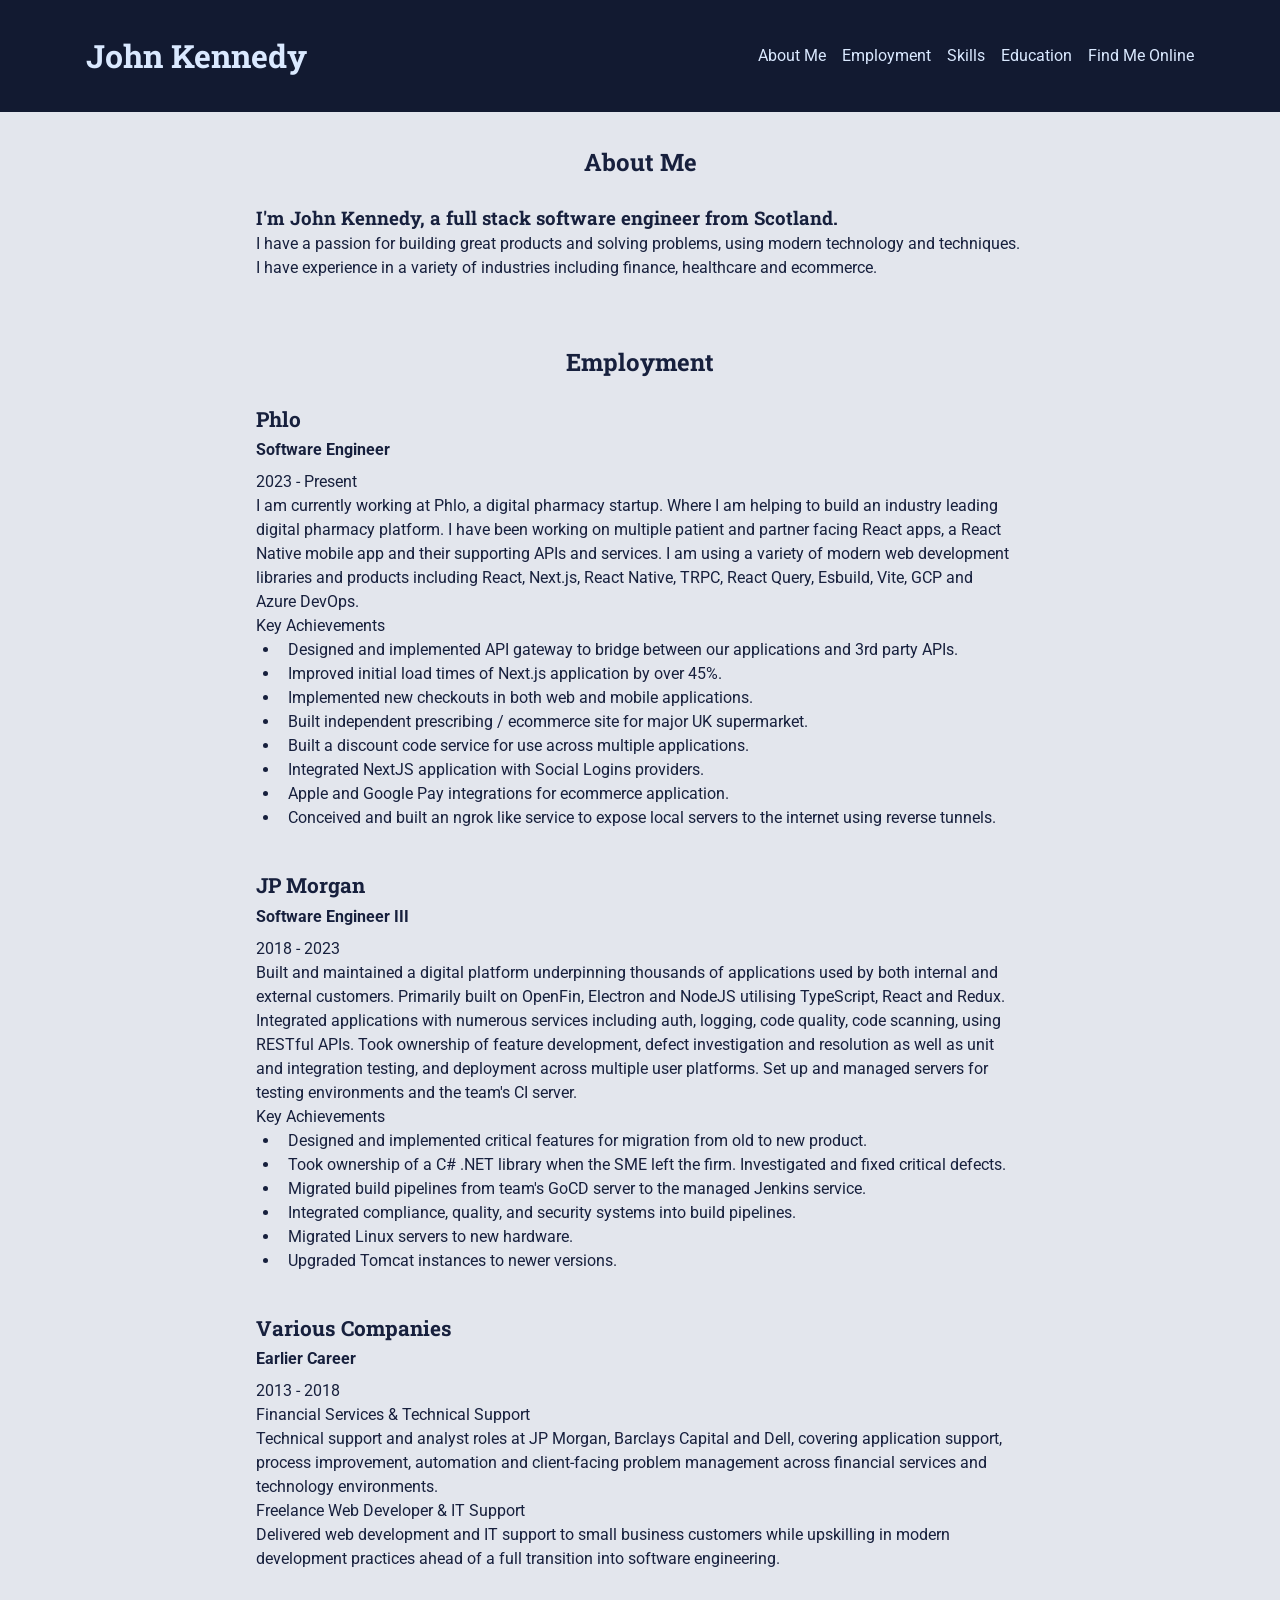
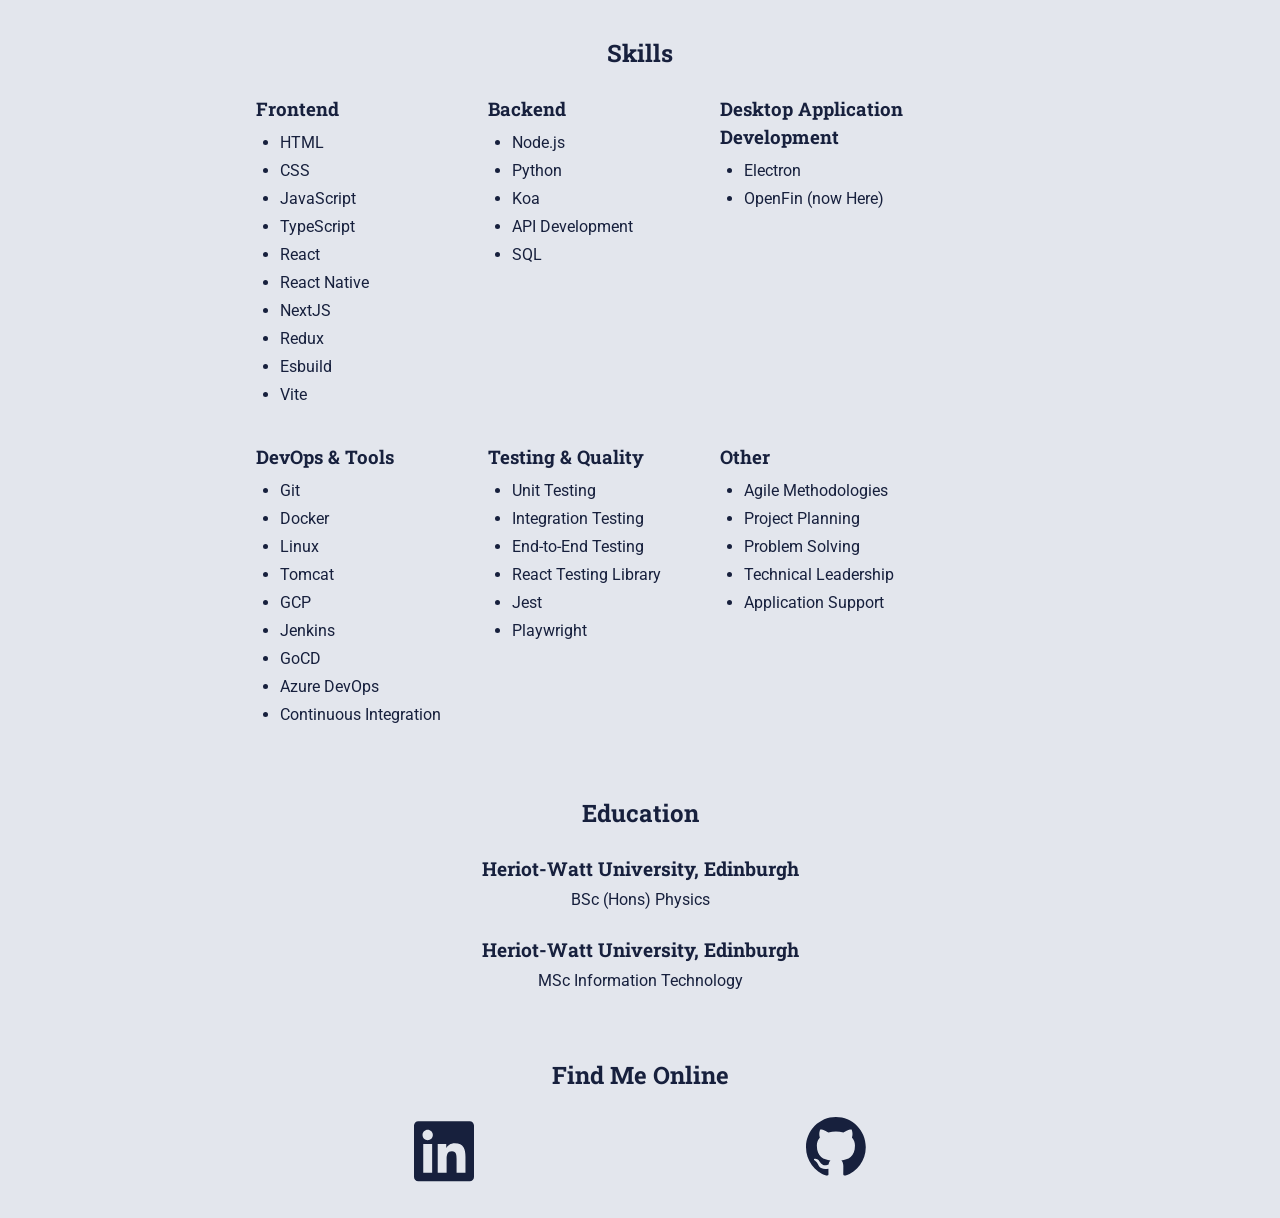
==== commit ae7d2492: "updates to cv content - employment history" ====
--- a/index.html
+++ b/index.html
@@ -161,7 +161,6 @@
         ]
       }
     </script>
-
   </head>
   <body>
     <a
@@ -250,19 +249,18 @@
           </li>
           <li>
             <h3>JP Morgan</h3>
-            <h4>Software Engineer</h4>
+            <h4>Software Engineer III</h4>
             <p>2018 - 2023</p>
             <p>
-              Building and developing a digital platform used by 1000s of
-              applications and by both internal and external customers.
-              Primarily built on OpenFin utilising TypeScript, React and Redux
-              also contributed to Electron and NodeJS projects. Integrated with
-              numerous services for auth, logging, code quality, code scanning
-              and more, mainly using RESTful APIs. Taking ownership of feature
-              development, defect investigation and resolution as well as
-              building, unit and integration testing, and deploying to multiple
-              user platforms. Setting up and managing servers for testing
-              environments and the team's CI server.
+              Built and maintained a digital platform underpinning thousands of
+              applications used by both internal and external customers.
+              Primarily built on OpenFin, Electron and NodeJS utilising
+              TypeScript, React and Redux. Integrated applications with numerous
+              services including auth, logging, code quality, code scanning,
+              using RESTful APIs. Took ownership of feature development, defect
+              investigation and resolution as well as unit and integration
+              testing, and deployment across multiple user platforms. Set up and
+              managed servers for testing environments and the team's CI server.
             </p>
             <p class="achievements">Key Achievements</p>
             <ul>
@@ -287,36 +285,22 @@
             </ul>
           </li>
           <li>
-            <h3>Freelance</h3>
-            <h4>Web Developer and IT Support</h4>
-            <p>2016 - 2018</p>
+            <h3>Various Companies</h3>
+            <h4>Earlier Career</h4>
+            <p>2013 - 2018</p>
+            <p>Financial Services & Technical Support</p>
             <p>
-              Delivered a first-rate web development and IT support service to
-              individual and small business customers. Upskilled in web
-              development and a variety of relevant skills, including Version
-              Control, Agile Methodologies, Java, Linux, Relational Databases.
+              Technical support and analyst roles at JP Morgan, Barclays Capital
+              and Dell, covering application support, process improvement,
+              automation and client-facing problem management across financial
+              services and technology environments.
             </p>
-          </li>
-          <li>
-            <h3>JP Morgan</h3>
-            <h4>Application Support Analyst</h4>
-            <p>2013 - 2016</p>
+            <p>Freelance Web Developer & IT Support</p>
             <p>
-              Delivered L1/2 application support to both internal and external
-              clients using a variety of Prime Brokerage applications and a web
-              portal. Problem and incident management for time-critical and
-              financially sensitive applications.
+              Delivered web development and IT support to small business
+              customers while upskilling in modern development practices ahead
+              of a full transition into software engineering.
             </p>
-            <p class="achievements">Key Achievements</p>
-            <ul>
-              <li>
-                Globally recognised as subject matter expert on Prime Brokerage
-                applications and JPMM web portal.
-              </li>
-              <li>
-                Onboarded and trained support teams in Singapore and the UK.
-              </li>
-            </ul>
           </li>
         </ul>
       </article>
--- a/styles.css
+++ b/styles.css
@@ -1,5 +1,7 @@
-/* Josh W Comeau's CSS reset */
+/* ************************************************* */
+/* Josh W Comeau's CSS reset                         */
 /* https://www.joshwcomeau.com/css/custom-css-reset/ */
+/* ************************************************* */
 *,
 *::before,
 *::after {
@@ -63,7 +65,31 @@
 }
 
 /* **************************************************** */
-/* Project CSS: */
+/* Self-hosted fonts (latin subset only)                */
+/* **************************************************** */
+@font-face {
+  font-family: 'Roboto';
+  font-style: normal;
+  font-weight: 100 900;
+  font-display: swap;
+  src: url('fonts/roboto-latin.woff2') format('woff2');
+  unicode-range: U+0000-00FF, U+0131, U+0152-0153, U+02BB-02BC, U+02C6,
+    U+02DA, U+02DC, U+0304, U+0308, U+0329, U+2000-206F, U+20AC, U+2122,
+    U+2191, U+2193, U+2212, U+2215, U+FEFF, U+FFFD;
+}
+@font-face {
+  font-family: 'Roboto Slab';
+  font-style: normal;
+  font-weight: 100 900;
+  font-display: swap;
+  src: url('fonts/roboto-slab-latin.woff2') format('woff2');
+  unicode-range: U+0000-00FF, U+0131, U+0152-0153, U+02BB-02BC, U+02C6,
+    U+02DA, U+02DC, U+0304, U+0308, U+0329, U+2000-206F, U+20AC, U+2122,
+    U+2191, U+2193, U+2212, U+2215, U+FEFF, U+FFFD;
+}
+
+/* **************************************************** */
+/* Project CSS:                                         */
 /* **************************************************** */
 :root {
   color-scheme: light dark;
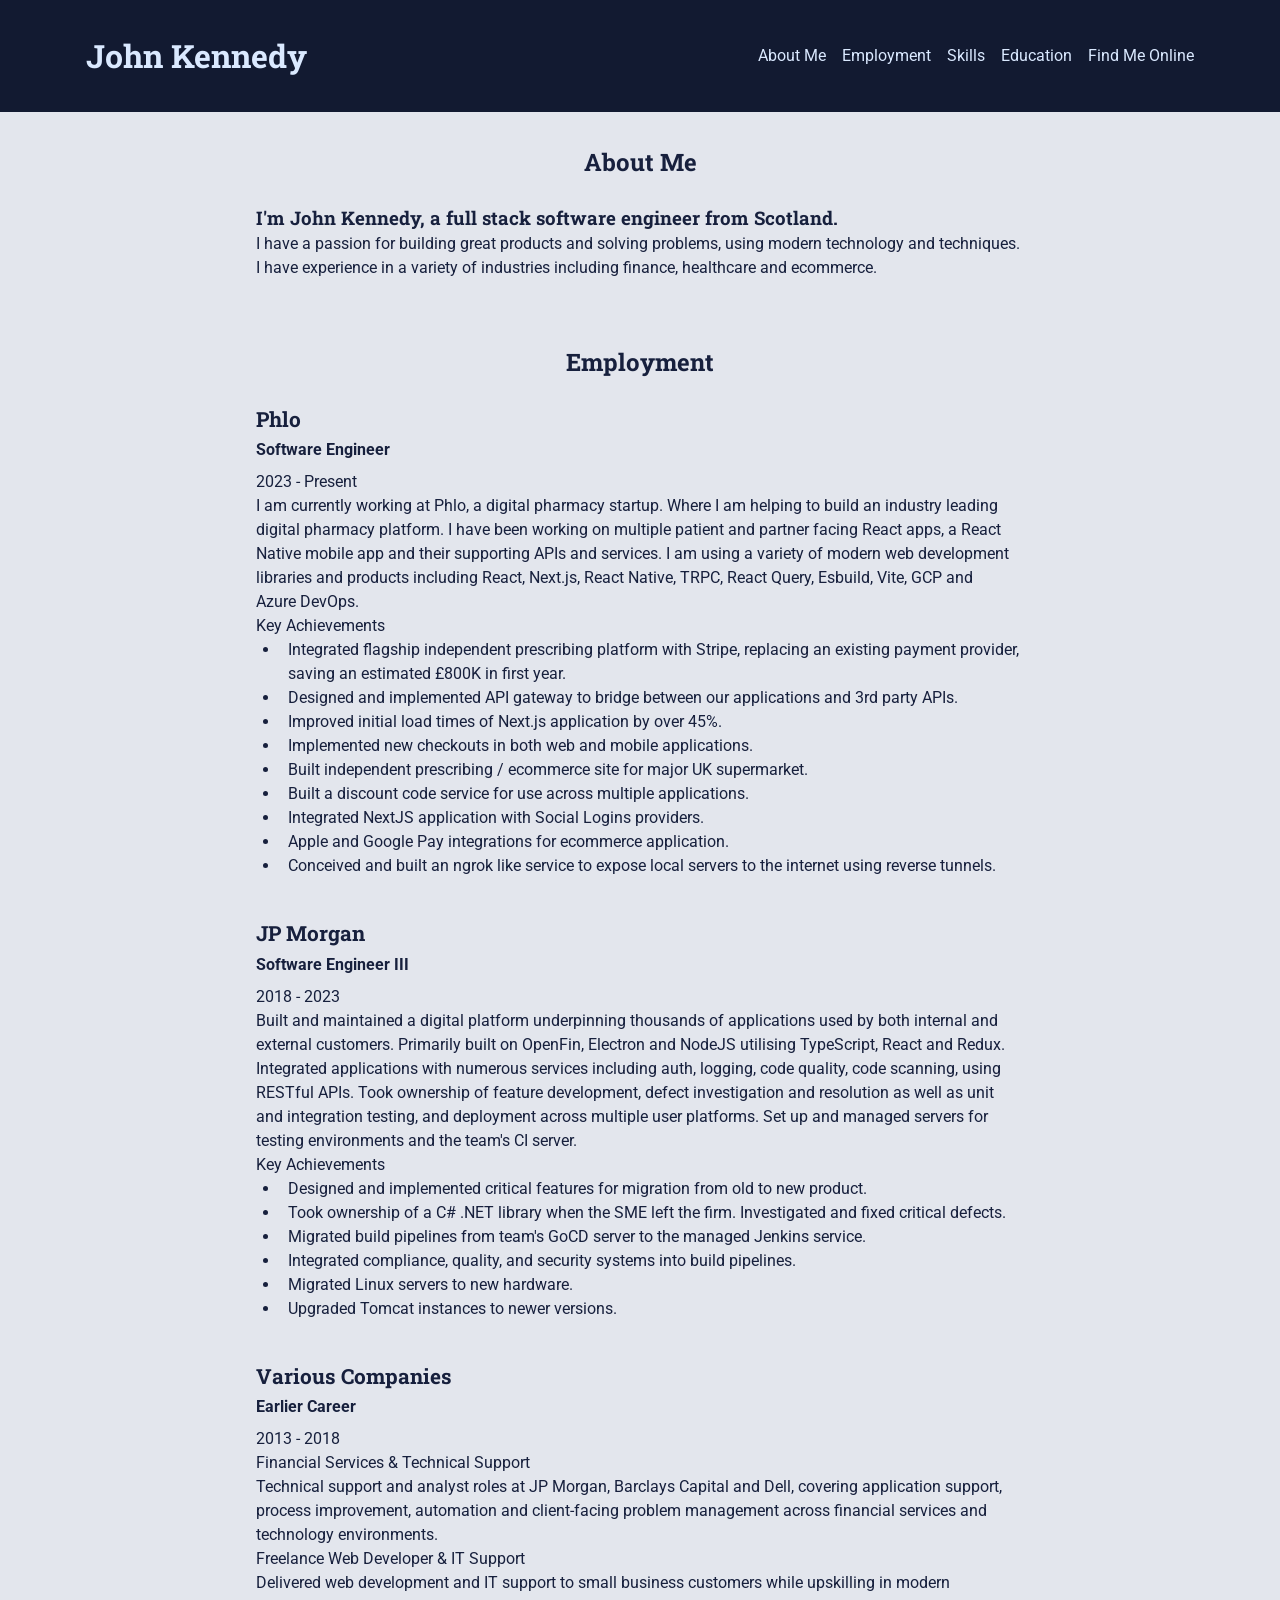
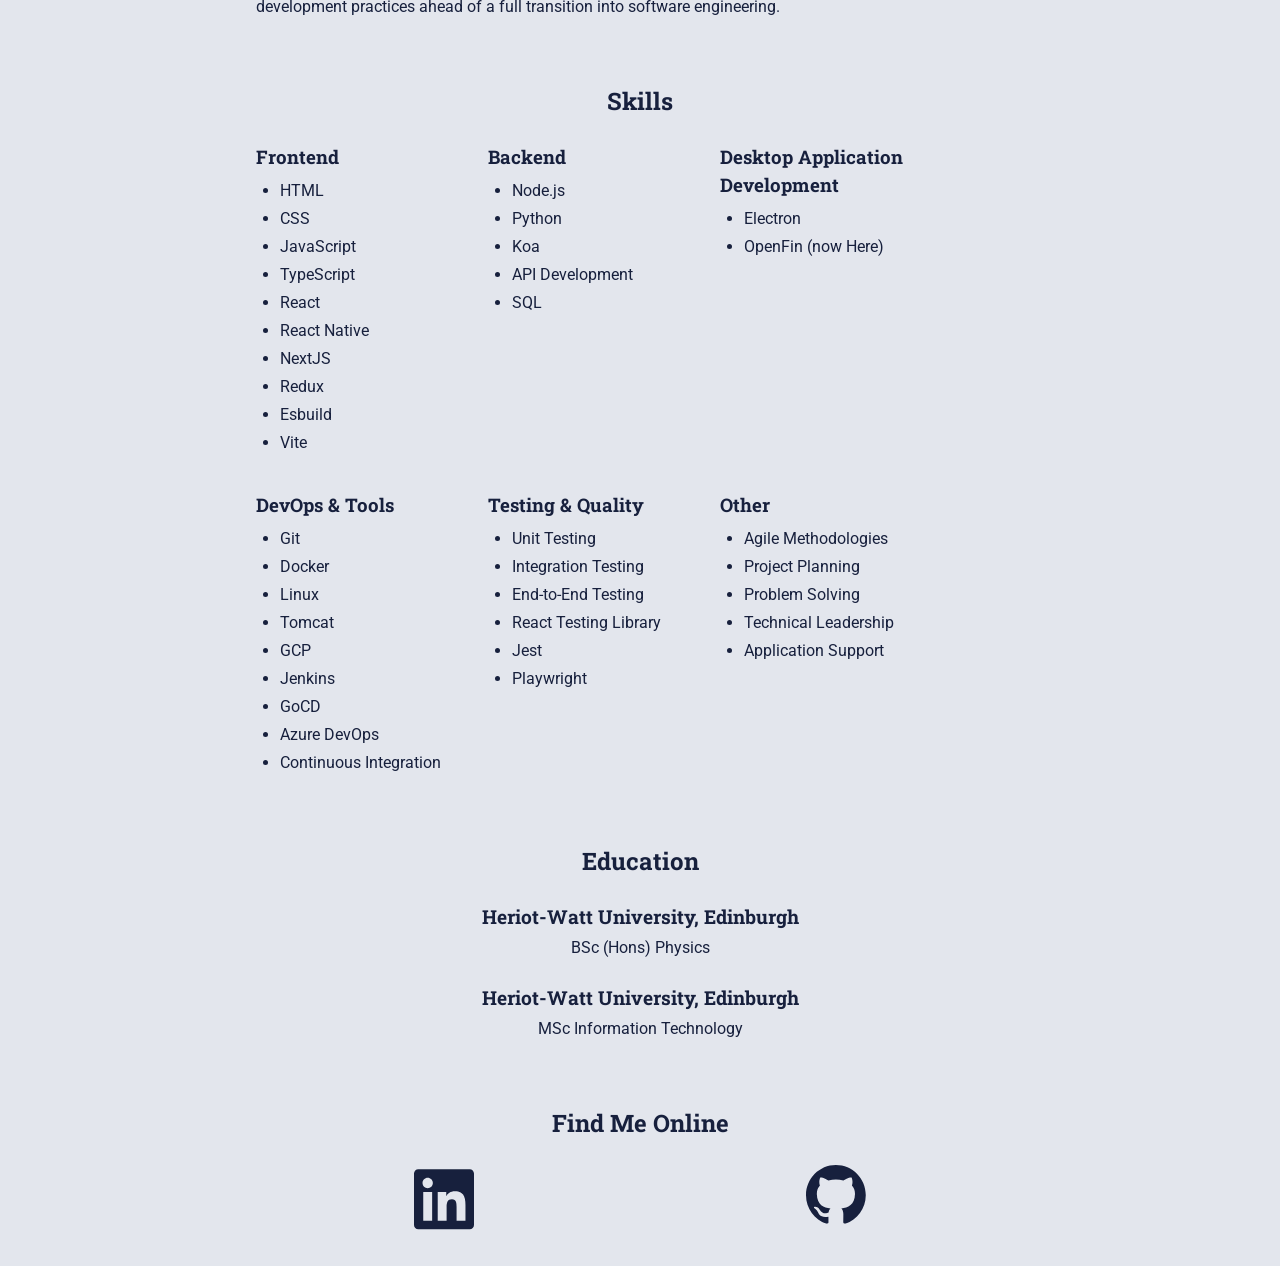
==== commit feb0ce88: "updated phlo achievements with stripe integration" ====
--- a/index.html
+++ b/index.html
@@ -218,6 +218,11 @@
             <p class="achievements">Key Achievements</p>
             <ul>
               <li>
+                Integrated flagship independent prescribing platform with
+                Stripe, replacing an existing payment provider, saving an
+                estimated £800K in first year.
+              </li>
+              <li>
                 Designed and implemented API gateway to bridge between our
                 applications and 3rd party APIs.
               </li>
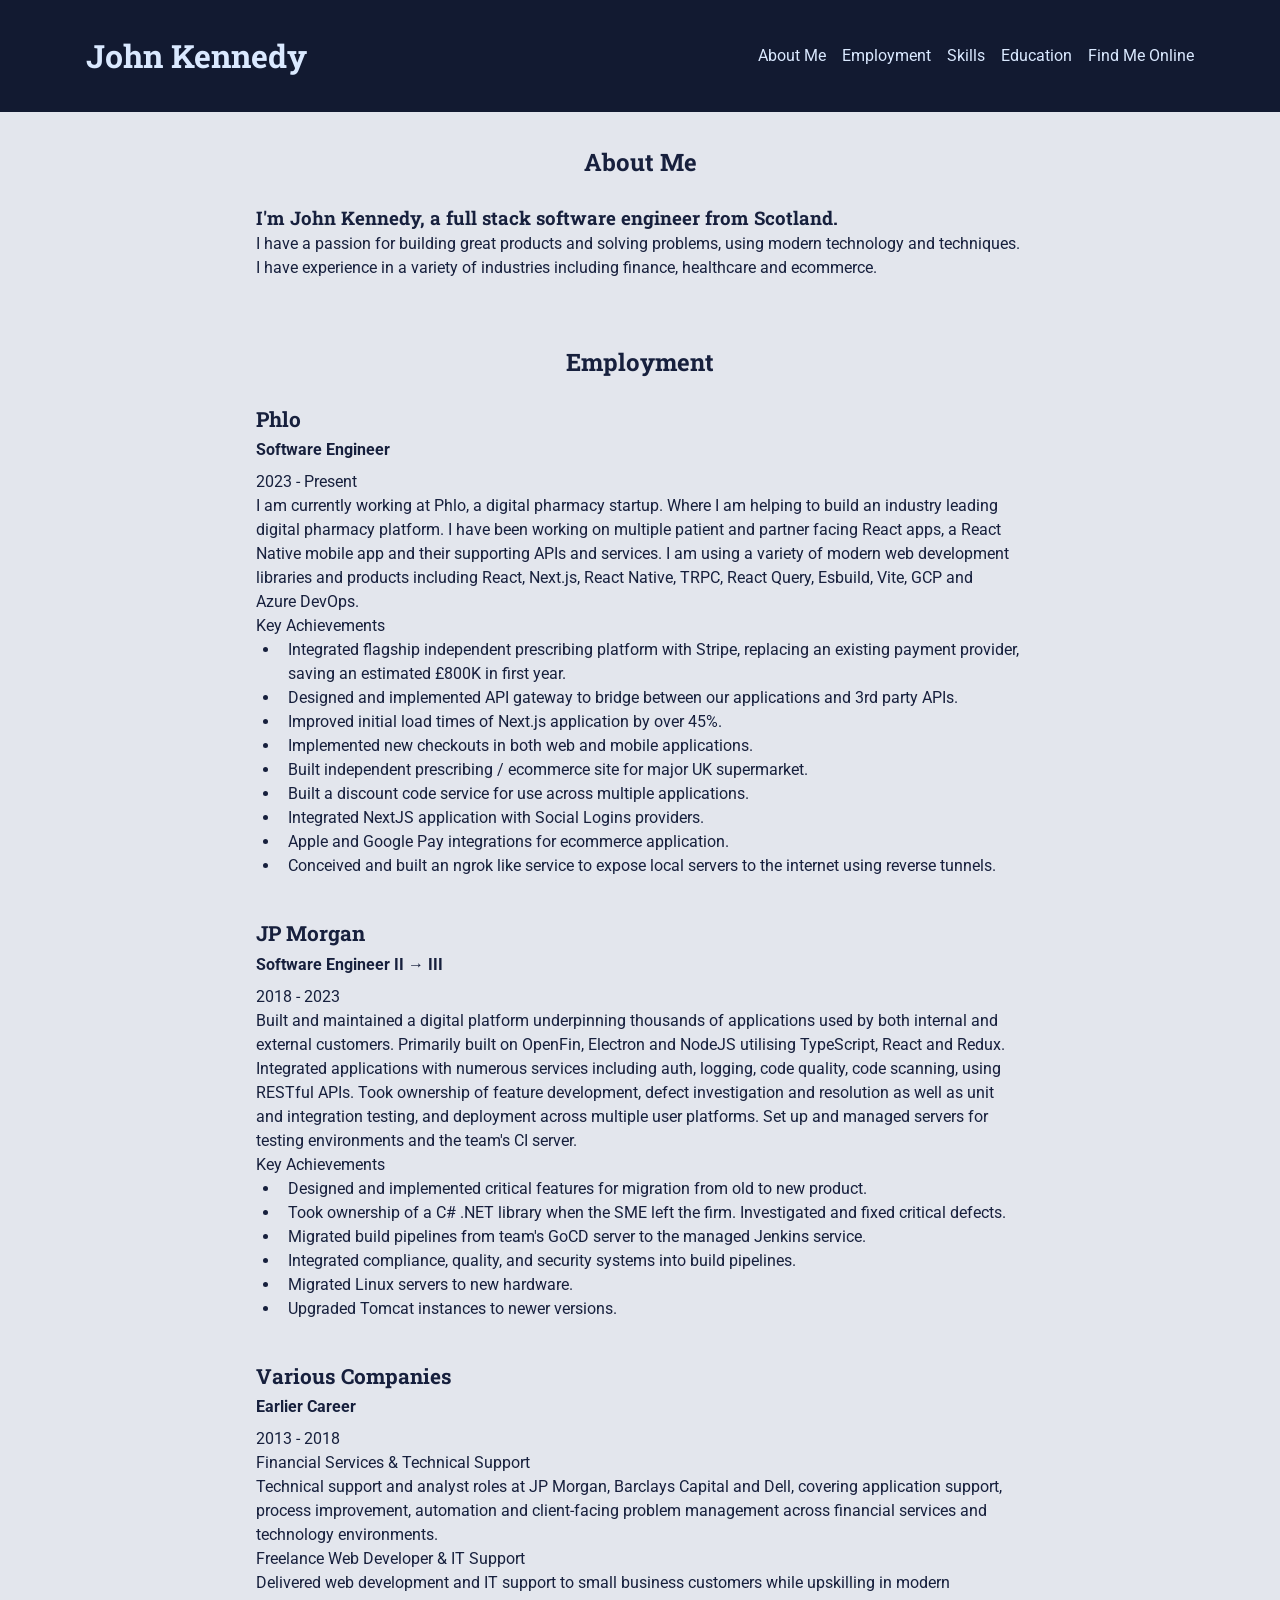
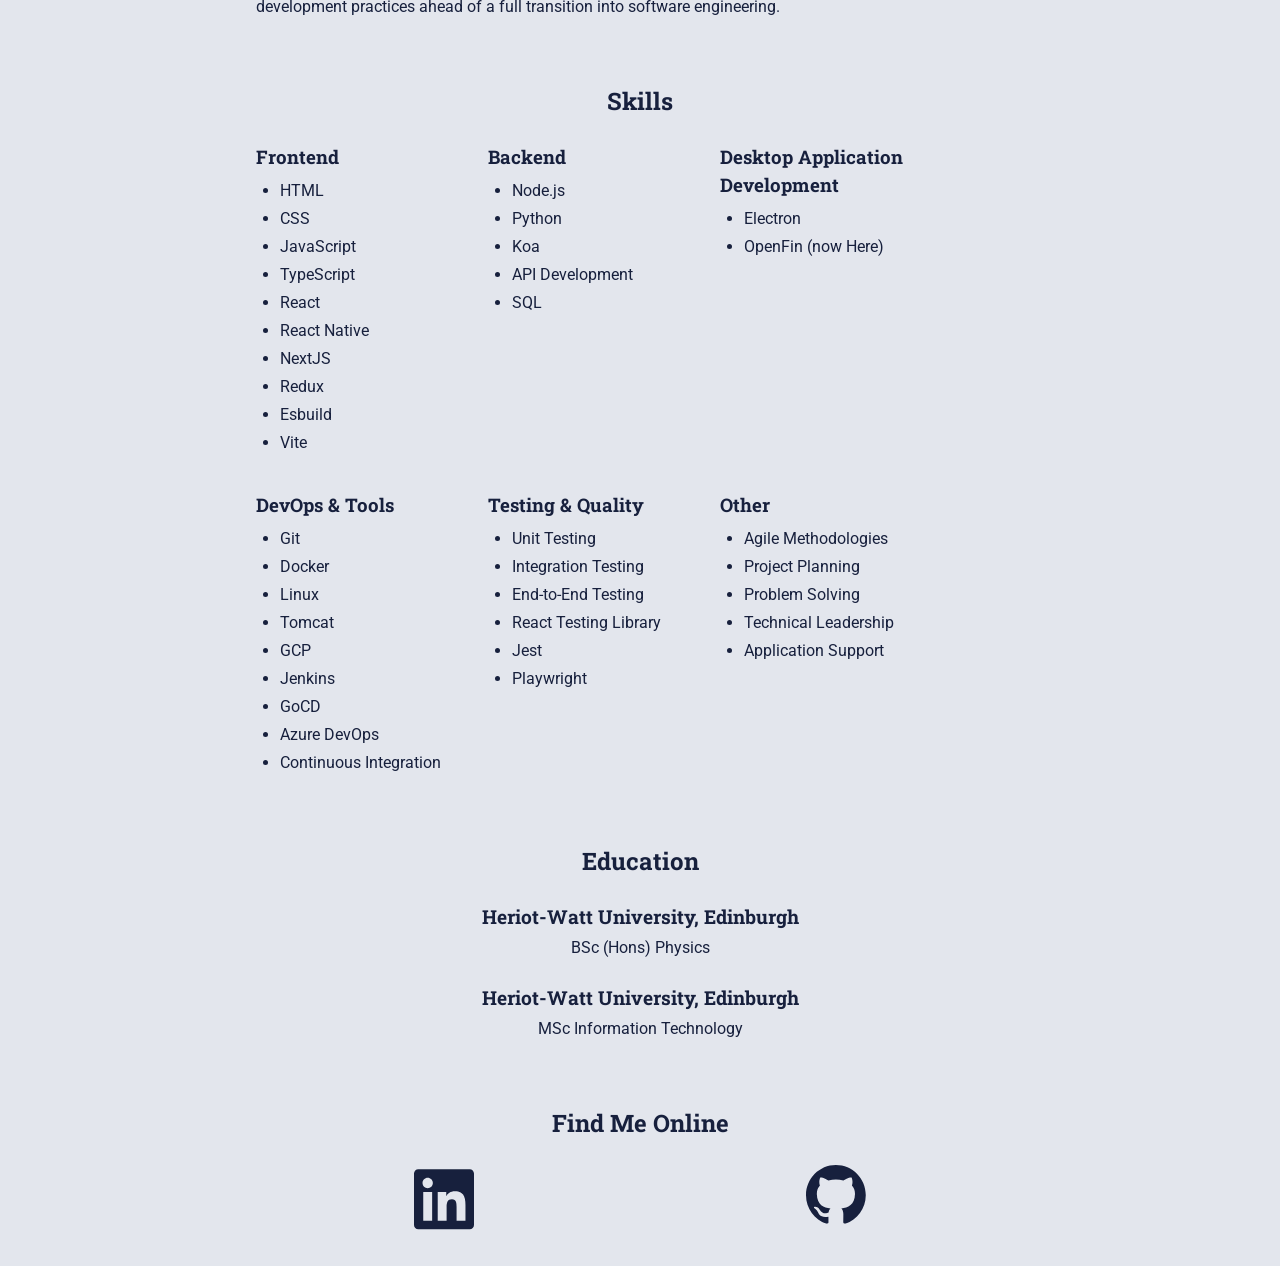
==== commit 62fdb5ee: "content and json ld uopdates" ====
--- a/index.html
+++ b/index.html
@@ -133,6 +133,39 @@
         "givenName": "John",
         "familyName": "Kennedy",
         "jobTitle": "Full Stack Software Engineer",
+        "worksFor": [
+          {
+            "@type": "OrganizationRole",
+            "roleName": "Software Engineer",
+            "startDate": "2023",
+            "worksFor": {
+              "@type": "Organization",
+              "name": "Phlo",
+              "url": "https://www.wearephlo.com",
+              "sameAs": ["https://www.linkedin.com/company/wearephlo/"]
+            }
+          },
+          {
+            "@type": "OrganizationRole",
+            "roleName": "Software Engineer III",
+            "startDate": "2022",
+            "endDate": "2023",
+            "worksFor": {
+              "@type": "Organization",
+              "@id": "https://www.jpmorganchase.com/#org",
+              "name": "JP Morgan",
+              "url": "https://www.jpmorganchase.com/",
+              "sameAs": ["https://en.wikipedia.org/wiki/JPMorgan_Chase"]
+            }
+          },
+          {
+            "@type": "OrganizationRole",
+            "roleName": "Software Engineer II",
+            "startDate": "2018",
+            "endDate": "2022",
+            "worksFor": { "@id": "https://www.jpmorganchase.com/#org" }
+          }
+        ],
         "description": "Full stack software engineer from Scotland. Currently building a digital pharmacy platform at Phlo; previously JP Morgan.",
         "url": "https://johnkennedy9147.github.io/",
         "address": {
@@ -254,7 +287,7 @@
           </li>
           <li>
             <h3>JP Morgan</h3>
-            <h4>Software Engineer III</h4>
+            <h4>Software Engineer II → III</h4>
             <p>2018 - 2023</p>
             <p>
               Built and maintained a digital platform underpinning thousands of
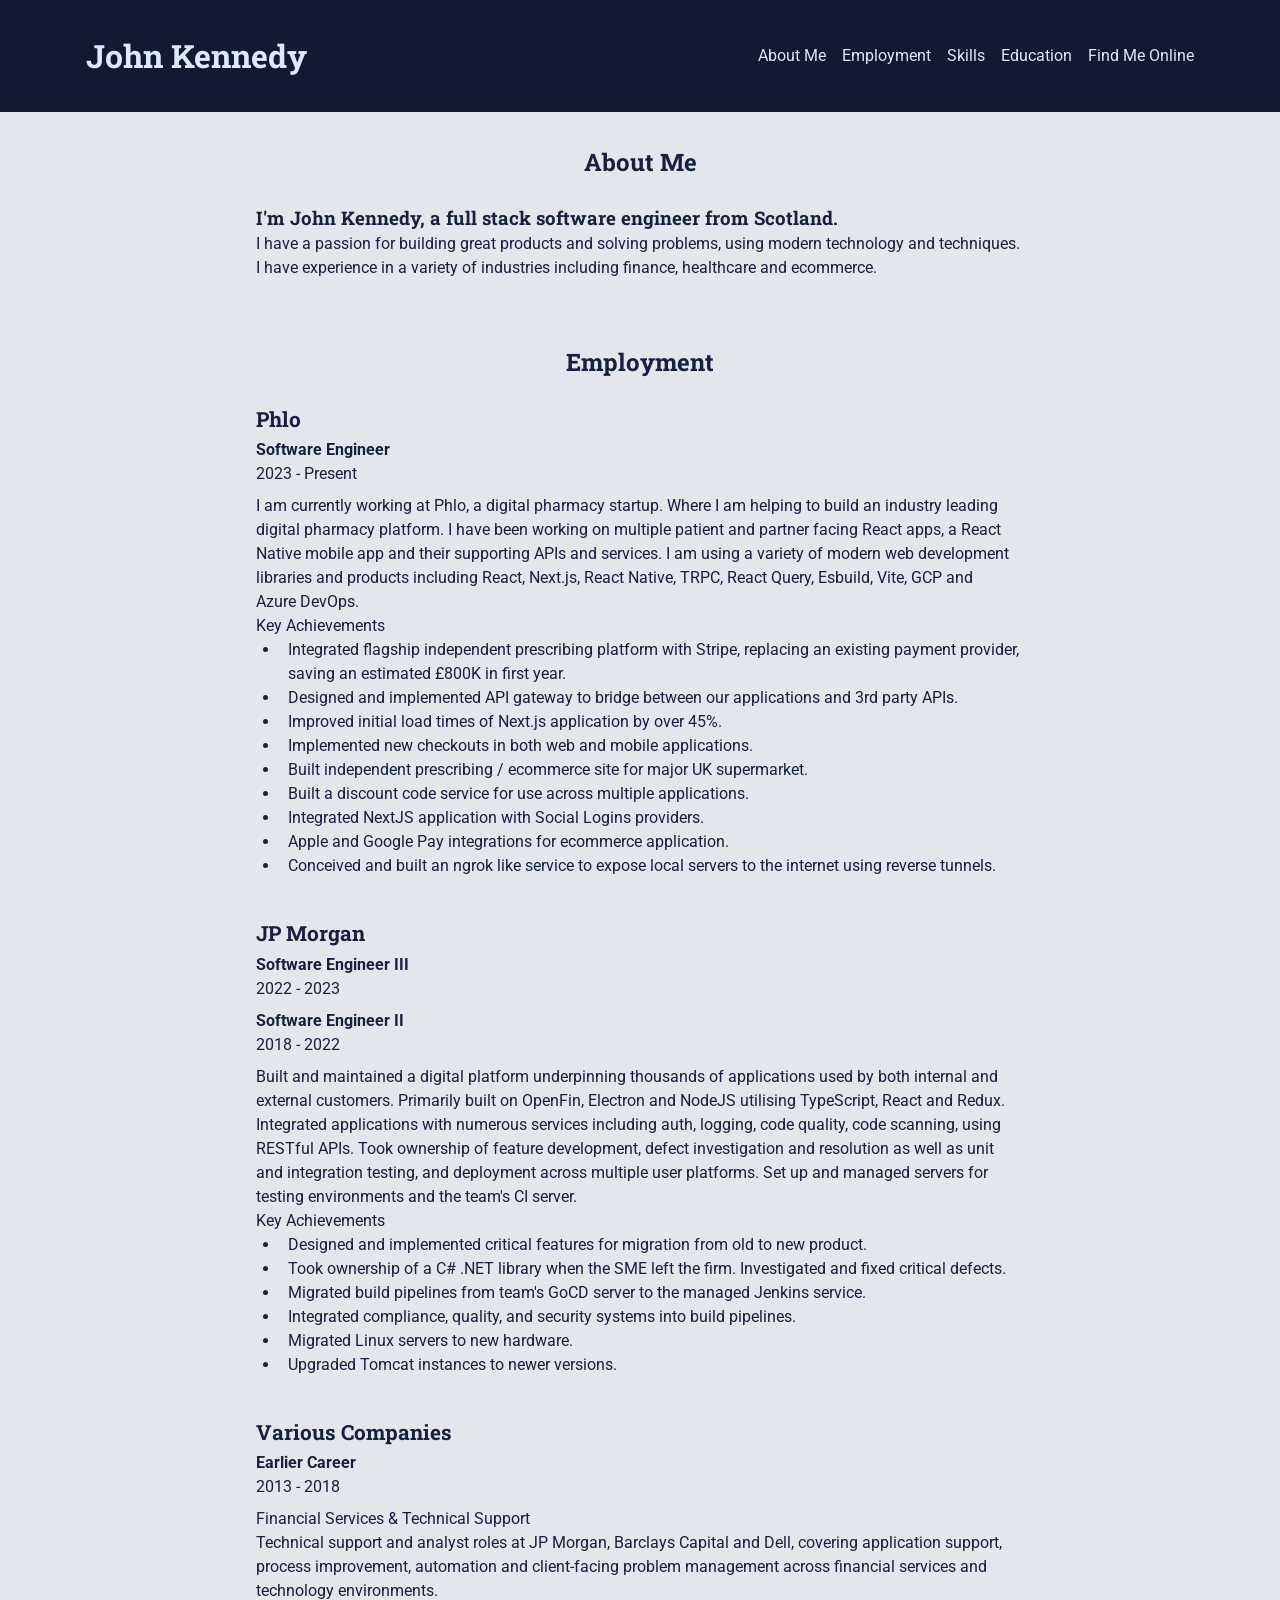
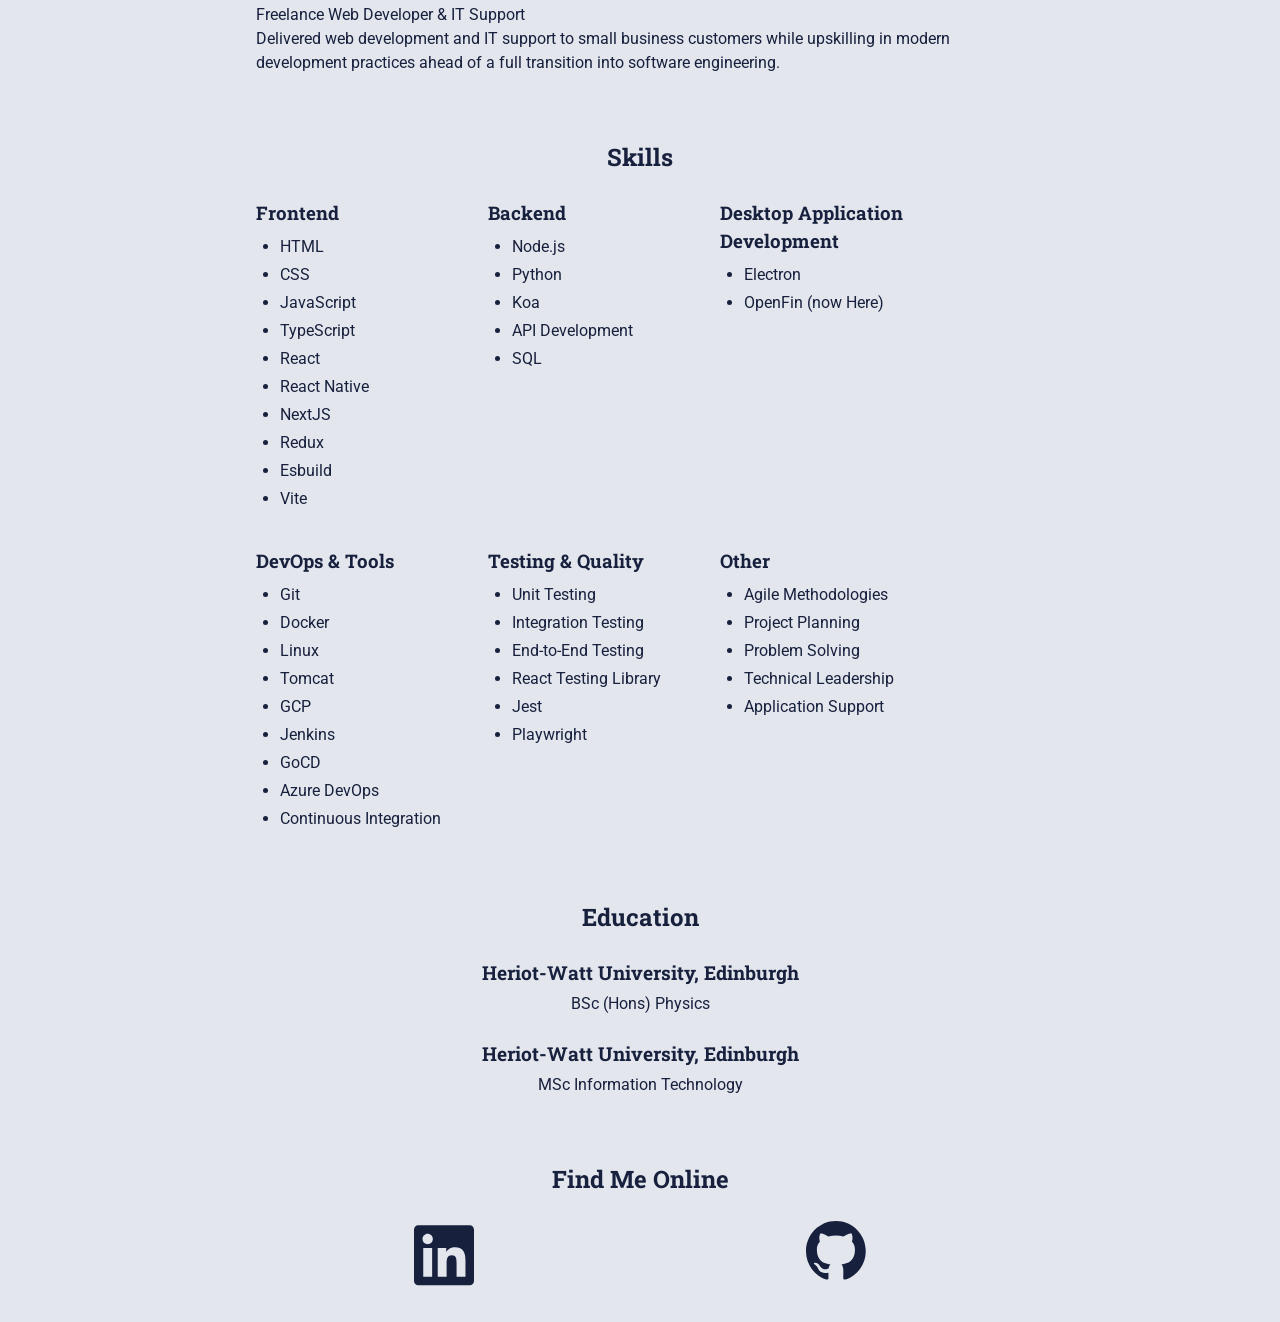
==== commit 33417637: "update employment list to use description list" ====
--- a/index.html
+++ b/index.html
@@ -237,8 +237,10 @@
         <ul id="employment-list">
           <li>
             <h3>Phlo</h3>
-            <h4>Software Engineer</h4>
-            <p>2023 - Present</p>
+            <dl>
+              <dt>Software Engineer</dt>
+              <dd>2023 - Present</dd>
+            </dl>
             <p>
               I am currently working at Phlo, a digital pharmacy startup. Where
               I am helping to build an industry leading digital pharmacy
@@ -287,8 +289,12 @@
           </li>
           <li>
             <h3>JP Morgan</h3>
-            <h4>Software Engineer II → III</h4>
-            <p>2018 - 2023</p>
+            <dl>
+              <dt>Software Engineer III</dt>
+              <dd>2022 - 2023</dd>
+              <dt>Software Engineer II</dt>
+              <dd>2018 - 2022</dd>
+            </dl>
             <p>
               Built and maintained a digital platform underpinning thousands of
               applications used by both internal and external customers.
@@ -324,8 +330,10 @@
           </li>
           <li>
             <h3>Various Companies</h3>
-            <h4>Earlier Career</h4>
-            <p>2013 - 2018</p>
+            <dl>
+              <dt>Earlier Career</dt>
+              <dd>2013 - 2018</dd>
+            </dl>
             <p>Financial Services & Technical Support</p>
             <p>
               Technical support and analyst roles at JP Morgan, Barclays Capital
--- a/styles.css
+++ b/styles.css
@@ -263,10 +263,17 @@
   margin-bottom: 0.2rem;
 }
 
-#employment-list h4 {
+#employment-list dl {
+  margin-bottom: 0.5rem;
+}
+
+#employment-list dt {
   font-family: var(--font-body);
   font-weight: bold;
-  margin-bottom: 0.5rem;
+}
+
+#employment-list dd + dt {
+  margin-top: 0.5rem;
 }
 
 .achievements ~ ul li {
@@ -423,7 +430,8 @@
 
   h2,
   h3,
-  h4 {
+  h4,
+  dt {
     break-after: avoid;
   }
 
